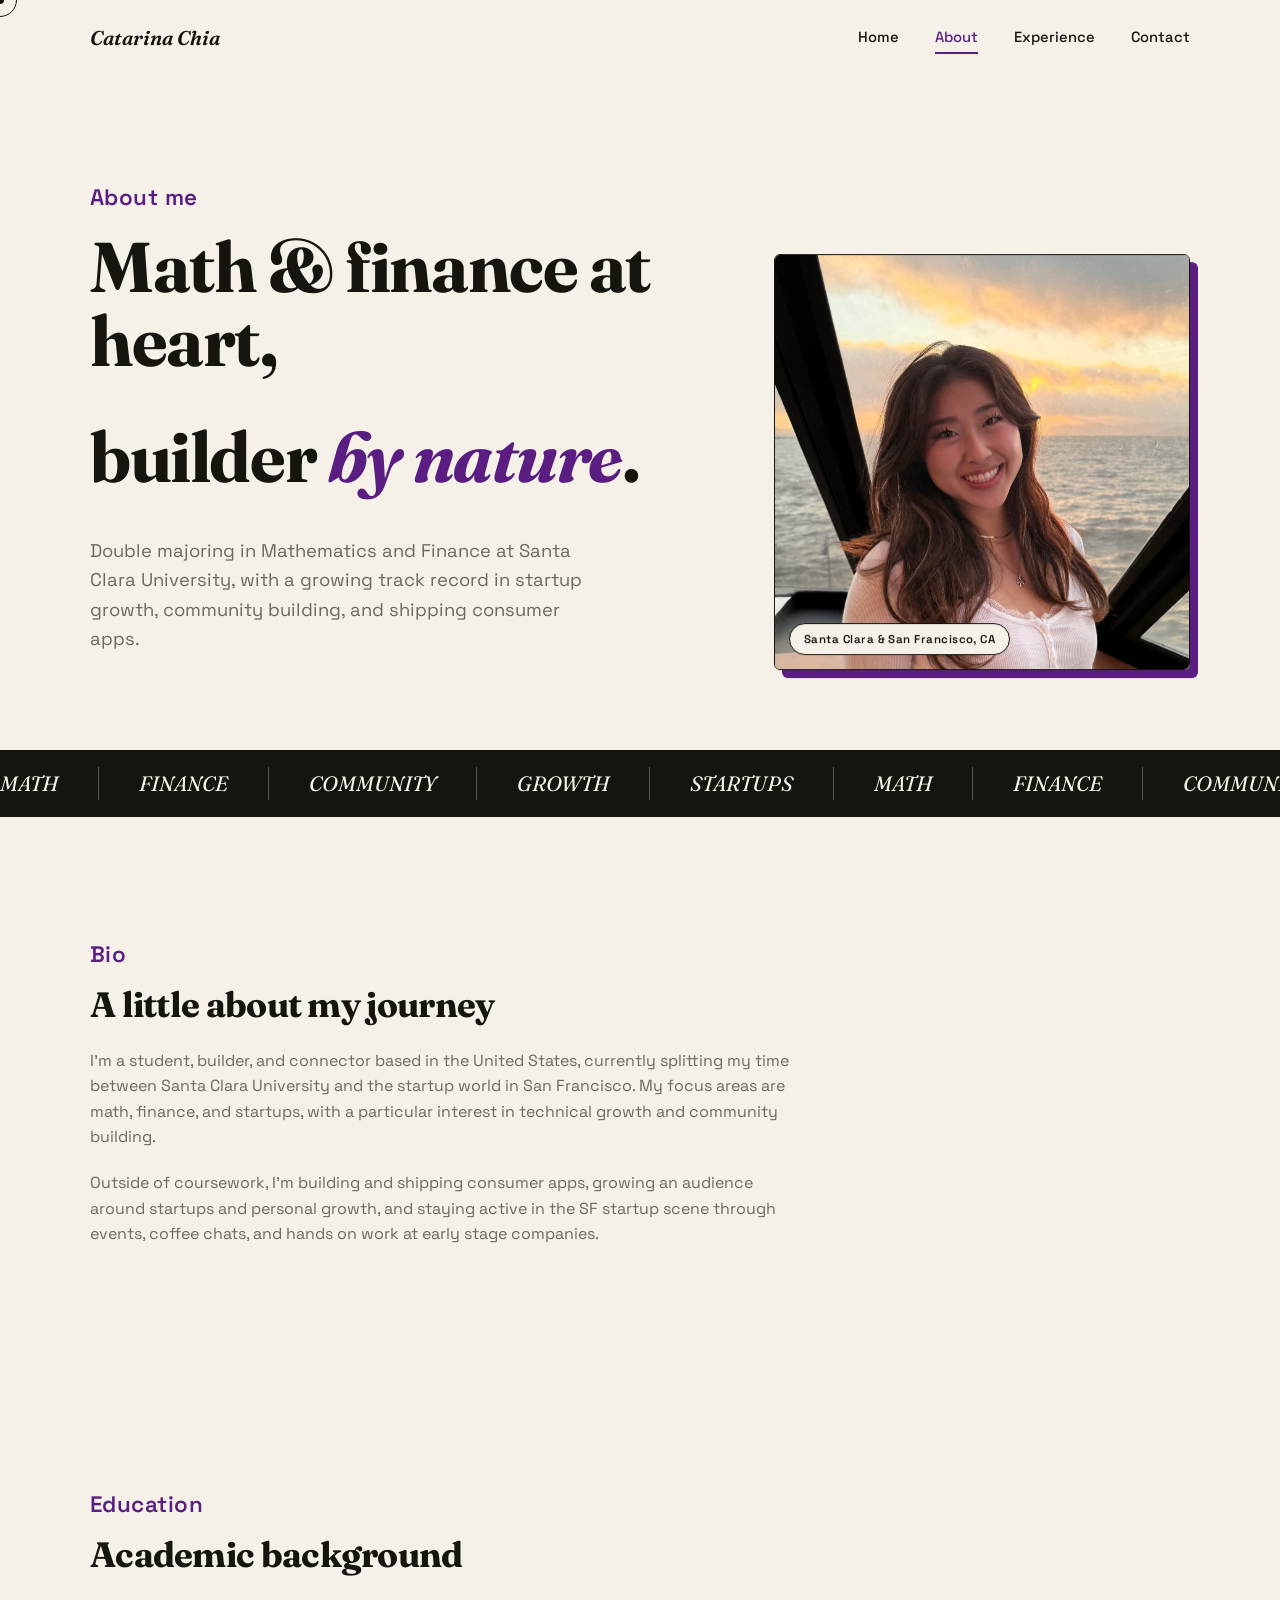
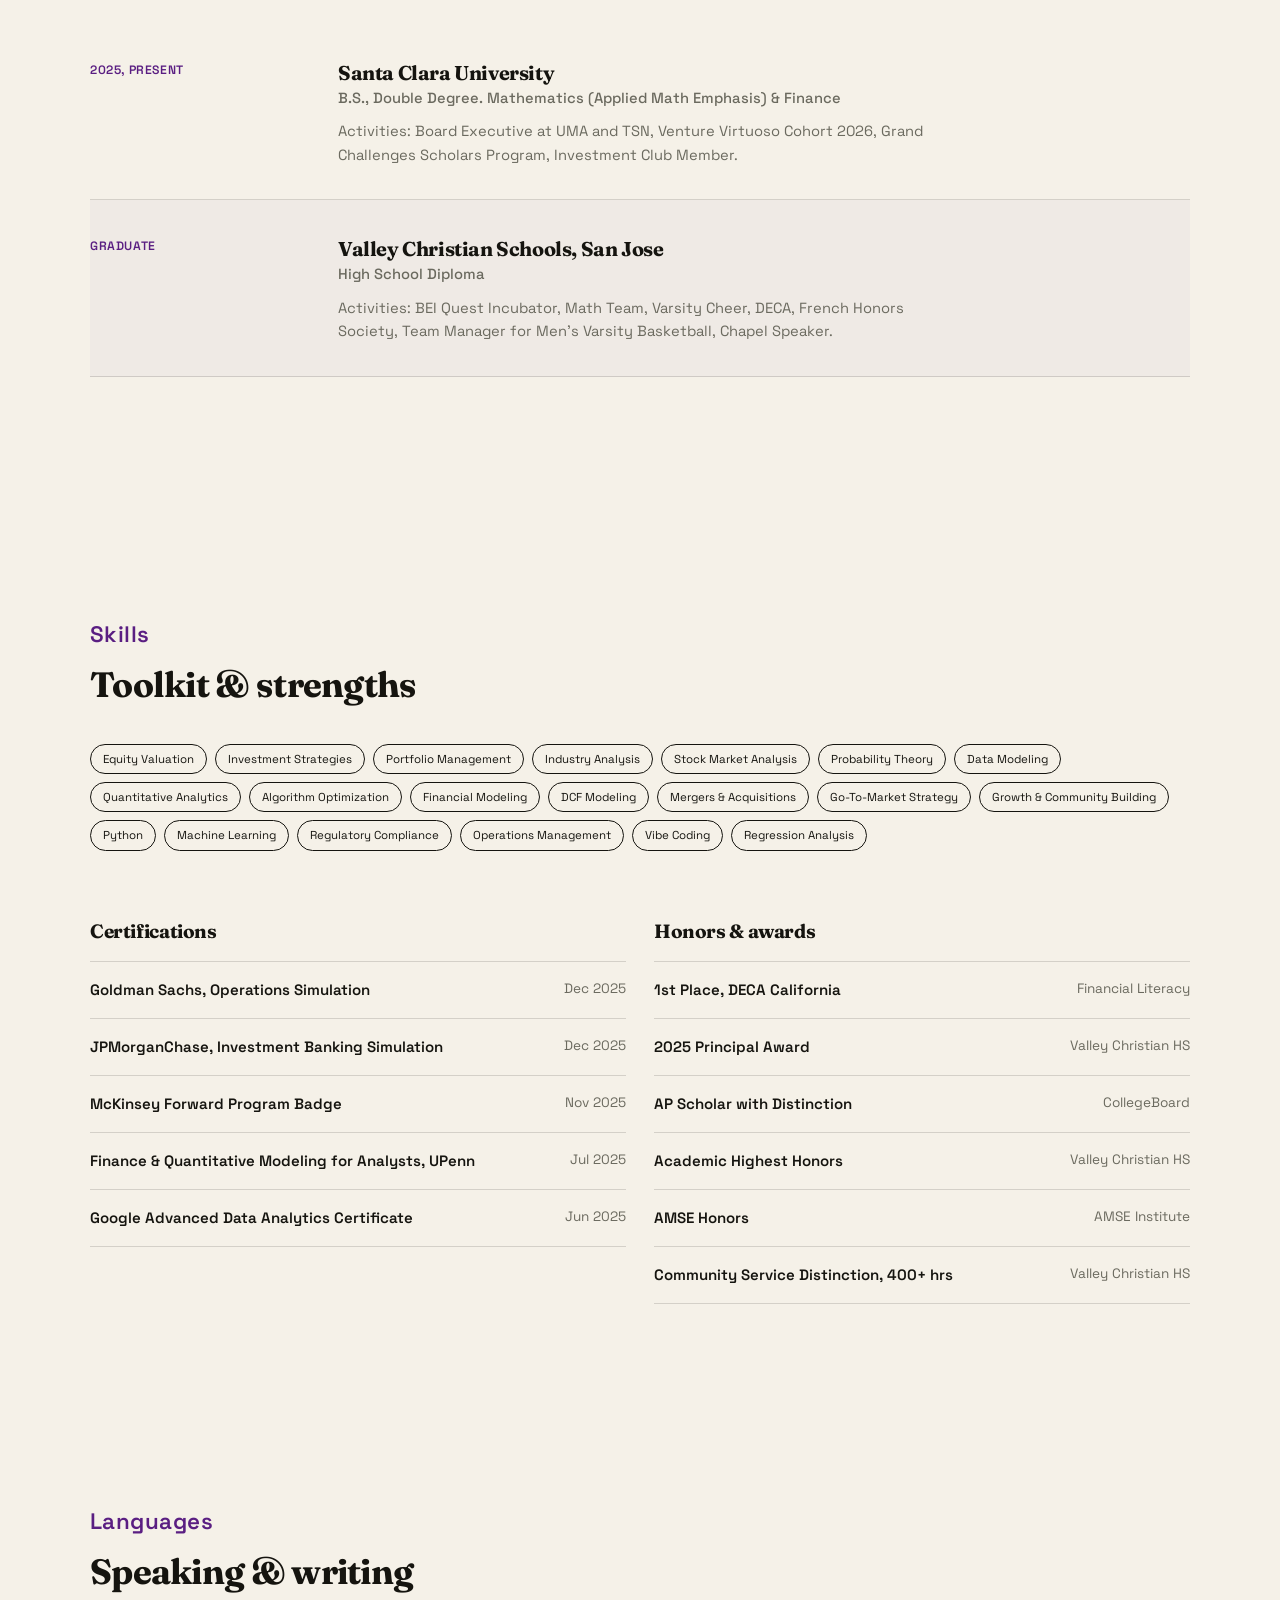
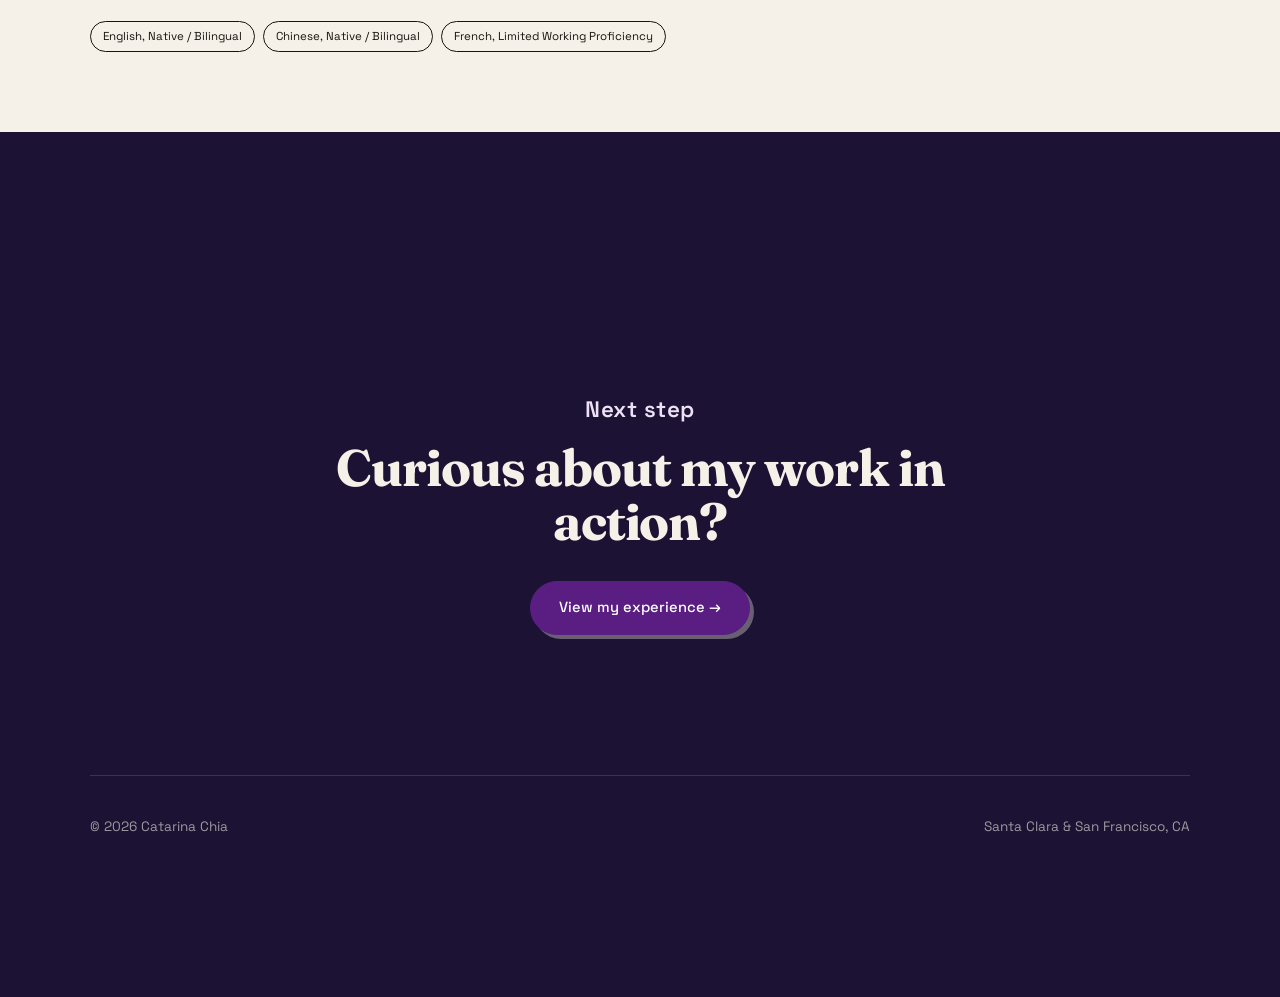
==== about.html @ 1fe5dc84 "Revert about page image src pending new photo upload" ====
<!DOCTYPE html>
<html lang="en">
<head>
<meta charset="UTF-8">
<meta name="viewport" content="width=device-width, initial-scale=1.0">
<title>About - Catarina Chia</title>
<link rel="preconnect" href="https://fonts.googleapis.com">
<link rel="preconnect" href="https://fonts.gstatic.com" crossorigin>
<link href="https://fonts.googleapis.com/css2?family=Fraunces:ital,opsz,wght@0,9..144,400;0,9..144,500;0,9..144,600;1,9..144,500&family=Space+Grotesk:wght@400;500;600;700&display=swap" rel="stylesheet">
<link rel="stylesheet" href="css/style.css">
</head>
<body>

<div class="cursor-dot"></div>
<div class="cursor-ring"></div>
<div class="progress-bar"></div>

<header class="site-header">
  <nav class="navbar">
    <a href="index.html" class="logo">Catarina Chia</a>
    <div class="nav-links">
      <a href="index.html">Home</a>
      <a href="about.html">About</a>
      <a href="experience.html">Experience</a>
      <a href="contact.html">Contact</a>
    </div>
    <button class="nav-toggle" aria-label="Toggle menu">
      <span></span><span></span><span></span>
    </button>
  </nav>
</header>

<main>

  <section class="hero" style="padding-bottom:60px;">
    <div class="container">
      <span class="section-num reveal">About me</span>
      <div class="hero-grid" style="align-items:center;">
        <div>
          <h1 class="reveal-mask"><span>Math &amp; finance at heart,</span></h1>
          <h1 class="reveal-mask"><span>builder <em>by nature</em>.</span></h1>
          <p class="lead reveal d-2">Double majoring in Mathematics and Finance at Santa Clara University, with a growing track record in startup growth, community building, and shipping consumer apps.</p>
        </div>
        <div class="reveal-scale d-2" data-parallax="0.3">
          <div class="photo-frame" style="aspect-ratio:1/1;">
            <img src="images/catarina-profile.jpg" alt="Portrait of Catarina Chia">
            <span class="photo-tag">Santa Clara &amp; San Francisco, CA</span>
          </div>
        </div>
      </div>
    </div>
  </section>

  <div class="marquee-strip">
    <div class="marquee-track">
      <span>MATH</span><span>FINANCE</span><span>COMMUNITY</span><span>GROWTH</span><span>STARTUPS</span>
      <span>MATH</span><span>FINANCE</span><span>COMMUNITY</span><span>GROWTH</span><span>STARTUPS</span>
    </div>
  </div>

  <section>
    <div class="container">
      <span class="section-num reveal">Bio</span>
      <h2 class="reveal" style="font-size:clamp(1.6rem,3vw,2.2rem); max-width:760px; margin-bottom:24px;">A little about my journey</h2>
      <p class="reveal d-1" style="max-width:720px; color:var(--ink-soft); margin-bottom:20px;">I'm a student, builder, and connector based in the United States, currently splitting my time between Santa Clara University and the startup world in San Francisco. My focus areas are math, finance, and startups, with a particular interest in technical growth and community building.</p>
      <p class="reveal d-2" style="max-width:720px; color:var(--ink-soft);">Outside of coursework, I'm building and shipping consumer apps, growing an audience around startups and personal growth, and staying active in the SF startup scene through events, coffee chats, and hands on work at early stage companies.</p>
    </div>
  </section>

  <section>
    <div class="container">
      <span class="section-num reveal">Education</span>
      <h2 class="reveal" style="font-size:clamp(1.6rem,3vw,2.2rem); max-width:760px; margin-bottom:50px;">Academic background</h2>
      <div class="timeline-item reveal">
        <div><span class="ti-date">2025, present</span></div>
        <div>
          <h3>Santa Clara University</h3>
          <div class="ti-org">B.S., Double Degree. Mathematics (Applied Math Emphasis) &amp; Finance</div>
          <p class="ti-desc">Activities: Board Executive at UMA and TSN, Venture Virtuoso Cohort 2026, Grand Challenges Scholars Program, Investment Club Member.</p>
        </div>
      </div>
      <div class="timeline-item reveal d-1">
        <div><span class="ti-date">Graduate</span></div>
        <div>
          <h3>Valley Christian Schools, San Jose</h3>
          <div class="ti-org">High School Diploma</div>
          <p class="ti-desc">Activities: BEI Quest Incubator, Math Team, Varsity Cheer, DECA, French Honors Society, Team Manager for Men's Varsity Basketball, Chapel Speaker.</p>
        </div>
      </div>
    </div>
  </section>

  <section>
    <div class="container">
      <span class="section-num reveal">Skills</span>
      <h2 class="reveal" style="font-size:clamp(1.6rem,3vw,2.2rem); max-width:760px; margin-bottom:40px;">Toolkit &amp; strengths</h2>
      <div class="tag-row reveal d-1" style="margin-bottom:70px;">
        <span class="tag">Equity Valuation</span>
        <span class="tag">Investment Strategies</span>
        <span class="tag">Portfolio Management</span>
        <span class="tag">Industry Analysis</span>
        <span class="tag">Stock Market Analysis</span>
        <span class="tag">Probability Theory</span>
        <span class="tag">Data Modeling</span>
        <span class="tag">Quantitative Analytics</span>
        <span class="tag">Algorithm Optimization</span>
        <span class="tag">Financial Modeling</span>
        <span class="tag">DCF Modeling</span>
        <span class="tag">Mergers &amp; Acquisitions</span>
        <span class="tag">Go-To-Market Strategy</span>
        <span class="tag">Growth &amp; Community Building</span>
        <span class="tag">Python</span>
        <span class="tag">Machine Learning</span>
        <span class="tag">Regulatory Compliance</span>
        <span class="tag">Operations Management</span>
        <span class="tag">Vibe Coding</span>
        <span class="tag">Regression Analysis</span>
      </div>

      <div class="grid-2">
        <div class="reveal-left">
          <h3 style="font-size:1.2rem; margin-bottom:20px;">Certifications</h3>
          <ul class="info-list">
            <li><span class="il-name">Goldman Sachs, Operations Simulation</span><span class="il-meta">Dec 2025</span></li>
            <li><span class="il-name">JPMorganChase, Investment Banking Simulation</span><span class="il-meta">Dec 2025</span></li>
            <li><span class="il-name">McKinsey Forward Program Badge</span><span class="il-meta">Nov 2025</span></li>
            <li><span class="il-name">Finance &amp; Quantitative Modeling for Analysts, UPenn</span><span class="il-meta">Jul 2025</span></li>
            <li><span class="il-name">Google Advanced Data Analytics Certificate</span><span class="il-meta">Jun 2025</span></li>
          </ul>
        </div>
        <div class="reveal-right">
          <h3 style="font-size:1.2rem; margin-bottom:20px;">Honors &amp; awards</h3>
          <ul class="info-list">
            <li><span class="il-name">1st Place, DECA California</span><span class="il-meta">Financial Literacy</span></li>
            <li><span class="il-name">2025 Principal Award</span><span class="il-meta">Valley Christian HS</span></li>
            <li><span class="il-name">AP Scholar with Distinction</span><span class="il-meta">CollegeBoard</span></li>
            <li><span class="il-name">Academic Highest Honors</span><span class="il-meta">Valley Christian HS</span></li>
            <li><span class="il-name">AMSE Honors</span><span class="il-meta">AMSE Institute</span></li>
            <li><span class="il-name">Community Service Distinction, 400+ hrs</span><span class="il-meta">Valley Christian HS</span></li>
          </ul>
        </div>
      </div>
    </div>
  </section>

  <section class="tight">
    <div class="container">
      <span class="section-num reveal">Languages</span>
      <h2 class="reveal" style="font-size:clamp(1.6rem,3vw,2.2rem); max-width:760px; margin-bottom:30px;">Speaking &amp; writing</h2>
      <div class="tag-row reveal d-1">
        <span class="tag">English, Native / Bilingual</span><span class="tag">Chinese, Native / Bilingual</span>
        <span class="tag">French, Limited Working Proficiency</span>
      </div>
    </div>
  </section>

  <section class="dark">
    <div class="container cta-band">
      <span class="section-num reveal">Next step</span>
      <h2 class="reveal d-1">Curious about my work in action?</h2>
      <div class="hero-actions reveal d-2">
        <a href="experience.html" class="btn on-dark primary magnetic">View my experience &rarr;</a>
      </div>
    </div>
    <div class="container">
      <footer class="on-dark">
        <span>&copy; 2026 Catarina Chia</span>
        <span>Santa Clara &amp; San Francisco, CA</span>
      </footer>
    </div>
  </section>

</main>

<script src="js/script.js"></script>
</body>
</html>
---- css/style.css ----
/* ===================================================
   Catarina Chia - Portfolio Styles v3
   Editorial / flat-color / scroll-interactive system
=================================================== */

:root {
  --bg: #F5F1E8;
  --bg-alt: #ECE6D8;
  --ink: #15140F;
  --ink-soft: #6B6A5F;
  --line: #15140F;
  --accent: #5A1E82;
  --accent-soft: #EDE1F5;
  --accent-ink: #FFFFFF;
  --navy: #1C1233;
  --cream: #F5F1E8;
  --radius: 6px;
  --maxw: 1180px;
  --ease: cubic-bezier(0.16, 1, 0.3, 1);
}

* { margin: 0; padding: 0; box-sizing: border-box; }

html { scroll-behavior: smooth; }

body {
  font-family: 'Space Grotesk', -apple-system, BlinkMacSystemFont, sans-serif;
  background: var(--bg);
  color: var(--ink);
  line-height: 1.6;
  -webkit-font-smoothing: antialiased;
  overflow-x: hidden;
  cursor: default;
}

h1, h2, h3, .display {
  font-family: 'Fraunces', Georgia, serif;
  font-optical-sizing: auto;
  letter-spacing: -0.02em;
  line-height: 1.05;
}

a { text-decoration: none; color: inherit; }
ul { list-style: none; }
img { max-width: 100%; display: block; }

.container {
  max-width: var(--maxw);
  margin: 0 auto;
  padding: 0 40px;
}

/* ---------------- CURSOR ---------------- */
.cursor-dot {
  position: fixed;
  top: 0; left: 0;
  width: 8px; height: 8px;
  background: var(--ink);
  border-radius: 50%;
  pointer-events: none;
  z-index: 9999;
  transform: translate(-50%, -50%);
  transition: width 0.2s var(--ease), height 0.2s var(--ease), background 0.2s ease;
}

.cursor-ring {
  position: fixed;
  top: 0; left: 0;
  width: 34px; height: 34px;
  border: 1.5px solid var(--ink);
  border-radius: 50%;
  pointer-events: none;
  z-index: 9998;
  transform: translate(-50%, -50%);
  transition: transform 0.15s linear, width 0.25s var(--ease), height 0.25s var(--ease), border-color 0.25s ease, background 0.25s ease;
}

.cursor-ring.hover {
  width: 60px; height: 60px;
  background: var(--accent);
  border-color: var(--accent);
  opacity: 0.15;
}

.cursor-dot.hover { background: var(--accent); }

@media (max-width: 900px) {
  .cursor-dot, .cursor-ring { display: none; }
}

/* ---------------- PROGRESS BAR ---------------- */
.progress-bar {
  position: fixed;
  top: 0; left: 0;
  height: 3px;
  width: 0%;
  background: var(--accent);
  z-index: 1100;
  transition: width 0.1s linear;
}

/* ---------------- NAV ---------------- */
header.site-header {
  position: fixed;
  top: 0; left: 0; right: 0;
  z-index: 1000;
  background: rgba(245,241,232,0.85);
  backdrop-filter: blur(10px);
  border-bottom: 1px solid transparent;
  transition: border-color 0.3s ease;
}

header.site-header.scrolled { border-bottom: 1px solid var(--line); }

nav.navbar {
  max-width: var(--maxw);
  margin: 0 auto;
  padding: 22px 40px;
  display: flex;
  align-items: center;
  justify-content: space-between;
}

.logo {
  font-family: 'Fraunces', serif;
  font-weight: 600;
  font-size: 1.25rem;
  font-style: italic;
}

.nav-links {
  display: flex;
  gap: 36px;
  align-items: center;
}

.nav-links a {
  font-size: 0.92rem;
  font-weight: 500;
  position: relative;
  padding: 4px 0;
}

.nav-links a::after {
  content: '';
  position: absolute;
  left: 0; bottom: 0;
  width: 0%; height: 2px;
  background: var(--accent);
  transition: width 0.3s var(--ease);
}

.nav-links a:hover::after, .nav-links a.active::after { width: 100%; }
.nav-links a.active { color: var(--accent); }

.nav-toggle {
  display: none;
  flex-direction: column;
  gap: 5px;
  cursor: pointer;
  background: none;
  border: none;
}

.nav-toggle span {
  width: 24px; height: 2px;
  background: var(--ink);
  transition: transform 0.3s ease, opacity 0.3s ease;
}

@media (max-width: 780px) {
  .nav-toggle { display: flex; }
  .nav-links {
    position: fixed;
    top: 68px; left: 0; right: 0;
    background: var(--bg);
    flex-direction: column;
    align-items: flex-start;
    gap: 0;
    max-height: 0;
    overflow: hidden;
    border-bottom: 1px solid transparent;
    transition: max-height 0.35s var(--ease), border-color 0.35s ease;
  }
  .nav-links.open {
    max-height: 300px;
    border-bottom: 1px solid var(--line);
  }
  .nav-links a {
    width: 100%;
    padding: 16px 40px;
    border-top: 1px solid var(--bg-alt);
  }
}

/* ---------------- BUTTONS ---------------- */
.btn {
  display: inline-flex;
  align-items: center;
  gap: 8px;
  padding: 14px 28px;
  border: 1.5px solid var(--ink);
  border-radius: 100px;
  font-weight: 500;
  font-size: 0.92rem;
  background: transparent;
  position: relative;
  overflow: hidden;
  transition: transform 0.3s var(--ease), color 0.3s ease, box-shadow 0.3s ease;
}

.btn.primary {
  background: var(--ink);
  color: var(--bg);
  box-shadow: 4px 4px 0 var(--accent);
}

.btn.primary:hover { transform: translate(-2px,-2px); box-shadow: 6px 6px 0 var(--accent); }

.btn.ghost:hover { background: var(--ink); color: var(--bg); }

.btn.on-dark {
  border-color: var(--bg);
  color: var(--bg);
}
.btn.on-dark.primary {
  background: var(--accent);
  border-color: var(--accent);
  color: #fff;
  box-shadow: 4px 4px 0 rgba(245,241,232,0.35);
}
.btn.on-dark.primary:hover { box-shadow: 6px 6px 0 rgba(245,241,232,0.35); }

.magnetic { will-change: transform; }

/* ---------------- SECTION LABELS ---------------- */
.section-num {
  font-family: 'Space Grotesk', sans-serif;
  font-size: 1.4rem;
  color: var(--accent);
  font-weight: 600;
  letter-spacing: 0.02em;
   display: inline-block;
  margin-bottom: 14px;
}

.eyebrow {
  text-transform: uppercase;
  font-size: 0.78rem;
  letter-spacing: 0.12em;
  color: var(--ink-soft);
  font-weight: 500;
}

section { position: relative; padding: 120px 0; }
section.tight { padding: 80px 0; }

/* ---------------- HERO ---------------- */
.hero {
  padding: 180px 0 100px;
  position: relative;
}

.hero-grid {
  display: grid;
  grid-template-columns: 1.5fr 1fr;
  gap: 60px;
  align-items: start;
}

.hero h1 {
  font-size: clamp(2.6rem, 5.5vw, 4.6rem);
  margin-bottom: 28px;
}

.hero h1 em {
  font-style: italic;
  color: var(--accent);
}

.hero p.lead {
  font-size: 1.15rem;
  color: var(--ink-soft);
  max-width: 520px;
  margin-bottom: 36px;
}

.hero-actions { display: flex; gap: 16px; flex-wrap: wrap; }

.hero-card {
  background: var(--bg-alt);
  border: 1.5px solid var(--ink);
  border-radius: var(--radius);
  padding: 28px;
  box-shadow: 8px 8px 0 var(--ink);
}

.hero-card .hc-row {
  display: flex;
  justify-content: space-between;
  padding: 14px 0;
  border-bottom: 1px solid rgba(21,20,15,0.15);
}
.hero-card .hc-row:last-child { border-bottom: none; }
.hero-card .hc-label { font-size: 0.72rem; text-transform: uppercase; letter-spacing: 0.08em; color: var(--ink-soft); }
.hero-card .hc-value { font-weight: 600; text-align: right; max-width: 60%; }

.hero-photo-wrap {
  margin-top: 24px;
  position: relative;
}

.photo-frame {
  position: relative;
  border: 1.5px solid var(--ink);
  border-radius: var(--radius);
  overflow: hidden;
  box-shadow: 8px 8px 0 var(--accent);
  aspect-ratio: 4/5;
}

.photo-frame img {
  width: 100%; height: 100%;
  object-fit: cover;
  object-position: center 20%;
  filter: grayscale(0.08) contrast(1.03);
  transform: scale(1.02);
  transition: transform 0.6s var(--ease);
}

.photo-frame:hover img { transform: scale(1.07); }

.photo-tag {
  position: absolute;
  bottom: 14px; left: 14px;
  background: var(--bg);
  border: 1.5px solid var(--ink);
  padding: 6px 14px;
  border-radius: 100px;
  font-size: 0.72rem;
  font-weight: 600;
  letter-spacing: 0.04em;
}

/* ---------------- MARQUEE ---------------- */
.marquee-strip {
  border-top: 1.5px solid var(--ink);
  border-bottom: 1.5px solid var(--ink);
  background: var(--ink);
  color: var(--bg);
  overflow: hidden;
  padding: 16px 0;
}

.marquee-track {
  display: flex;
  width: max-content;
  animation: marquee 26s linear infinite;
  gap: 40px;
}

.marquee-track span {
  font-family: 'Fraunces', serif;
  font-style: italic;
  font-size: 1.3rem;
  white-space: nowrap;
  padding-right: 40px;
  border-right: 1px solid rgba(245,241,232,0.3);
}

@keyframes marquee {
  from { transform: translateX(0); }
  to { transform: translateX(-50%); }
}

/* ---------------- STAT BOX (unified) ---------------- */
.stat-box {
  border: 1.5px solid var(--ink);
  border-radius: var(--radius);
  display: grid;
  grid-template-columns: repeat(5, 1fr);
  overflow: hidden;
  background: var(--bg-alt);
  box-shadow: 8px 8px 0 var(--ink);
}

.stat-cell {
  padding: 34px 20px;
  text-align: center;
  border-right: 1px solid rgba(21,20,15,0.15);
}
.stat-cell:last-child { border-right: none; }

.stat-cell .num {
  font-family: 'Fraunces', serif;
  font-size: clamp(1.8rem, 3vw, 2.6rem);
  color: var(--accent);
  margin-bottom: 6px;
}

.stat-cell .label {
  font-size: 0.76rem;
  text-transform: uppercase;
  letter-spacing: 0.05em;
  color: var(--ink-soft);
}

@media (max-width: 900px) {
  .stat-box { grid-template-columns: repeat(2, 1fr); }
  .stat-cell { border-right: 1px solid rgba(21,20,15,0.15); border-bottom: 1px solid rgba(21,20,15,0.15); }
  .stat-cell:nth-child(2n) { border-right: none; }
}

/* ---------------- CARDS / GRID ---------------- */
.grid-3 { display: grid; grid-template-columns: repeat(3, 1fr); gap: 28px; }
.grid-2 { display: grid; grid-template-columns: repeat(2, 1fr); gap: 28px; }

.card {
  border: 1.5px solid var(--ink);
  border-radius: var(--radius);
  padding: 32px;
  background: var(--bg);
  transition: transform 0.3s var(--ease), box-shadow 0.3s var(--ease);
  box-shadow: 0 0 0 var(--ink);
}

.card:hover {
  transform: translate(-4px, -4px);
  box-shadow: 6px 6px 0 var(--ink);
}

.card .num-tag {
  font-family: 'Fraunces', serif;
  font-size: 0.85rem;
  color: var(--accent);
  margin-bottom: 14px;
  display: block;
}

.card h3 { font-size: 1.3rem; margin-bottom: 12px; }
.card p { color: var(--ink-soft); font-size: 0.95rem; margin-bottom: 14px; }

.tag-row { display: flex; flex-wrap: wrap; gap: 8px; }
.tag {
  font-size: 0.72rem;
  padding: 5px 12px;
  border: 1px solid var(--ink);
  border-radius: 100px;
  color: var(--ink);
}

/* ---------------- FOCUS ROW (numbered list) ---------------- */
.focus-row {
  display: flex;
  align-items: baseline;
  gap: 24px;
  padding: 24px 0;
  border-bottom: 1px solid rgba(21,20,15,0.15);
}
.focus-row:first-child { border-top: 1px solid rgba(21,20,15,0.15); }
.focus-row .fr-index { font-family: 'Fraunces', serif; color: var(--accent); font-size: 1.1rem; width: 32px; flex-shrink: 0; }
.focus-row .fr-photo { width: 44px; height: 44px; border-radius: 50%; overflow: hidden; flex-shrink: 0; align-self: center; border: 1.5px solid var(--ink); }
.focus-row .fr-photo img { width: 100%; height: 100%; object-fit: cover; }
.focus-row h3 { font-size: 1.15rem; margin-bottom: 4px; }
.focus-row p { color: var(--ink-soft); font-size: 0.92rem; max-width: 640px; }

/* ---------------- TIMELINE ---------------- */
.timeline-item {
  display: grid;
  grid-template-columns: 220px 1fr;
  gap: 28px;
  padding: 32px 0;
  border-bottom: 1px solid rgba(21,20,15,0.15);
}
.timeline-item:first-child { border-top: 1px solid rgba(21,20,15,0.15); }

.timeline-item .ti-date {
  font-size: 0.76rem;
  text-transform: uppercase;
  letter-spacing: 0.05em;
  color: var(--accent);
  font-weight: 600;
}

.timeline-item h3 { font-size: 1.25rem; margin: 6px 0 4px; }
.timeline-item .ti-org { font-size: 0.92rem; color: var(--ink-soft); margin-bottom: 10px; font-weight: 500; }
.timeline-item p.ti-desc { color: var(--ink-soft); font-size: 0.92rem; max-width: 620px; }
.timeline-item { transition: background 0.3s ease; }
.timeline-item:nth-child(even) { background: rgba(90,30,130,0.035); }
.timeline-item:hover { background: var(--bg-alt); }

@media (max-width: 700px) {
  .timeline-item { grid-template-columns: 1fr; gap: 8px; }
}

/* ---------------- CREATOR / POSTS ---------------- */
.creator-grid { display: grid; grid-template-columns: repeat(3, 1fr); gap: 24px; }
.creator-card {
  border: 1.5px solid var(--ink);
  border-radius: var(--radius);
  padding: 26px;
  background: var(--bg-alt);
  display: flex;
  flex-direction: column;
  height: 100%;
  transition: transform 0.3s var(--ease), box-shadow 0.3s var(--ease);
}
.creator-card:hover { transform: translate(-4px,-4px); box-shadow: 6px 6px 0 var(--ink); }
.creator-card .cc-topic {
  font-size: 0.72rem;
  text-transform: uppercase;
  letter-spacing: 0.06em;
  color: var(--accent);
  font-weight: 600;
  margin-bottom: 12px;
}
.creator-card h3 { font-size: 1.05rem; margin-bottom: 10px; }
.creator-card p { color: var(--ink-soft); font-size: 0.9rem; margin-bottom: 18px; flex-grow: 1; }
.creator-card .cc-link { font-size: 0.85rem; font-weight: 600; border-top: 1px solid rgba(21,20,15,0.15); padding-top: 14px; }
.creator-card .cc-photo { margin: -26px -26px 18px; border-radius: 6px 6px 0 0; overflow: hidden; aspect-ratio: 16/10; }
.creator-card .cc-photo img { width: 100%; height: 100%; object-fit: cover; transition: transform 0.4s var(--ease); }
.creator-card:hover .cc-photo img { transform: scale(1.05); }

/* ---------------- LIST STYLES (certs / honors) ---------------- */
.info-list li {
  display: flex;
  justify-content: space-between;
  gap: 20px;
  padding: 16px 0;
  border-bottom: 1px solid rgba(21,20,15,0.15);
  font-size: 0.94rem;
}
.info-list li:first-child { border-top: 1px solid rgba(21,20,15,0.15); }
.info-list .il-name { font-weight: 600; }
.info-list .il-meta { color: var(--ink-soft); text-align: right; font-size: 0.85rem; flex-shrink: 0; }

/* ---------------- DARK CTA BAND ---------------- */
.dark {
  background: var(--navy);
  color: var(--bg);
}
.dark .section-num { color: var(--accent-soft); }
.dark .eyebrow { color: rgba(245,241,232,0.6); }

.cta-band { text-align: center; padding: 140px 0; }
.cta-band h2 { font-size: clamp(2rem, 4.5vw, 3.2rem); margin-bottom: 32px; max-width: 780px; margin-left: auto; margin-right: auto; }
.cta-band .hero-actions { justify-content: center; }

/* ---------------- FOOTER ---------------- */
footer {
  padding: 40px 0;
  border-top: 1px solid var(--line);
  display: flex;
  justify-content: space-between;
  align-items: center;
  font-size: 0.85rem;
  color: var(--ink-soft);
}
footer.on-dark { border-top: 1px solid rgba(245,241,232,0.15); color: rgba(245,241,232,0.6); }

/* ---------------- SCROLL REVEAL SYSTEM ---------------- */
.reveal, .reveal-left, .reveal-right, .reveal-scale, .reveal-rotate {
  opacity: 0;
  transition: opacity 0.8s var(--ease), transform 0.8s var(--ease);
}
.reveal { transform: translateY(36px); }
.reveal-left { transform: translateX(-40px); }
.reveal-right { transform: translateX(40px); }
.reveal-scale { transform: scale(0.92); }
.reveal-rotate { transform: rotate(-4deg) translateY(20px); }

.reveal.in-view, .reveal-left.in-view, .reveal-right.in-view, .reveal-scale.in-view, .reveal-rotate.in-view {
  opacity: 1;
  transform: none;
}

.d-1 { transition-delay: 0.05s; }
.d-2 { transition-delay: 0.15s; }
.d-3 { transition-delay: 0.25s; }
.d-4 { transition-delay: 0.35s; }
.d-5 { transition-delay: 0.45s; }

.reveal-mask { overflow: hidden; display: block; padding-bottom: 0.2em; margin-bottom: -0.2em; }
.reveal-mask span {
  display: inline-block;
  transform: translateY(110%);
  transition: transform 0.9s var(--ease);
}
.reveal-mask.in-view span { transform: translateY(0); }

[data-parallax] { will-change: transform; }

/* ---------------- COUNTER ---------------- */
.counter { font-variant-numeric: tabular-nums; }

/* ---------------- RESPONSIVE ---------------- */
@media (max-width: 900px) {
  .hero-grid { grid-template-columns: 1fr; }
  .grid-3, .grid-2, .creator-grid { grid-template-columns: 1fr; }
  section { padding: 80px 0; }
  .hero { padding: 140px 0 60px; }
  .container { padding: 0 24px; }
  .cta-band { padding: 90px 0; }
}
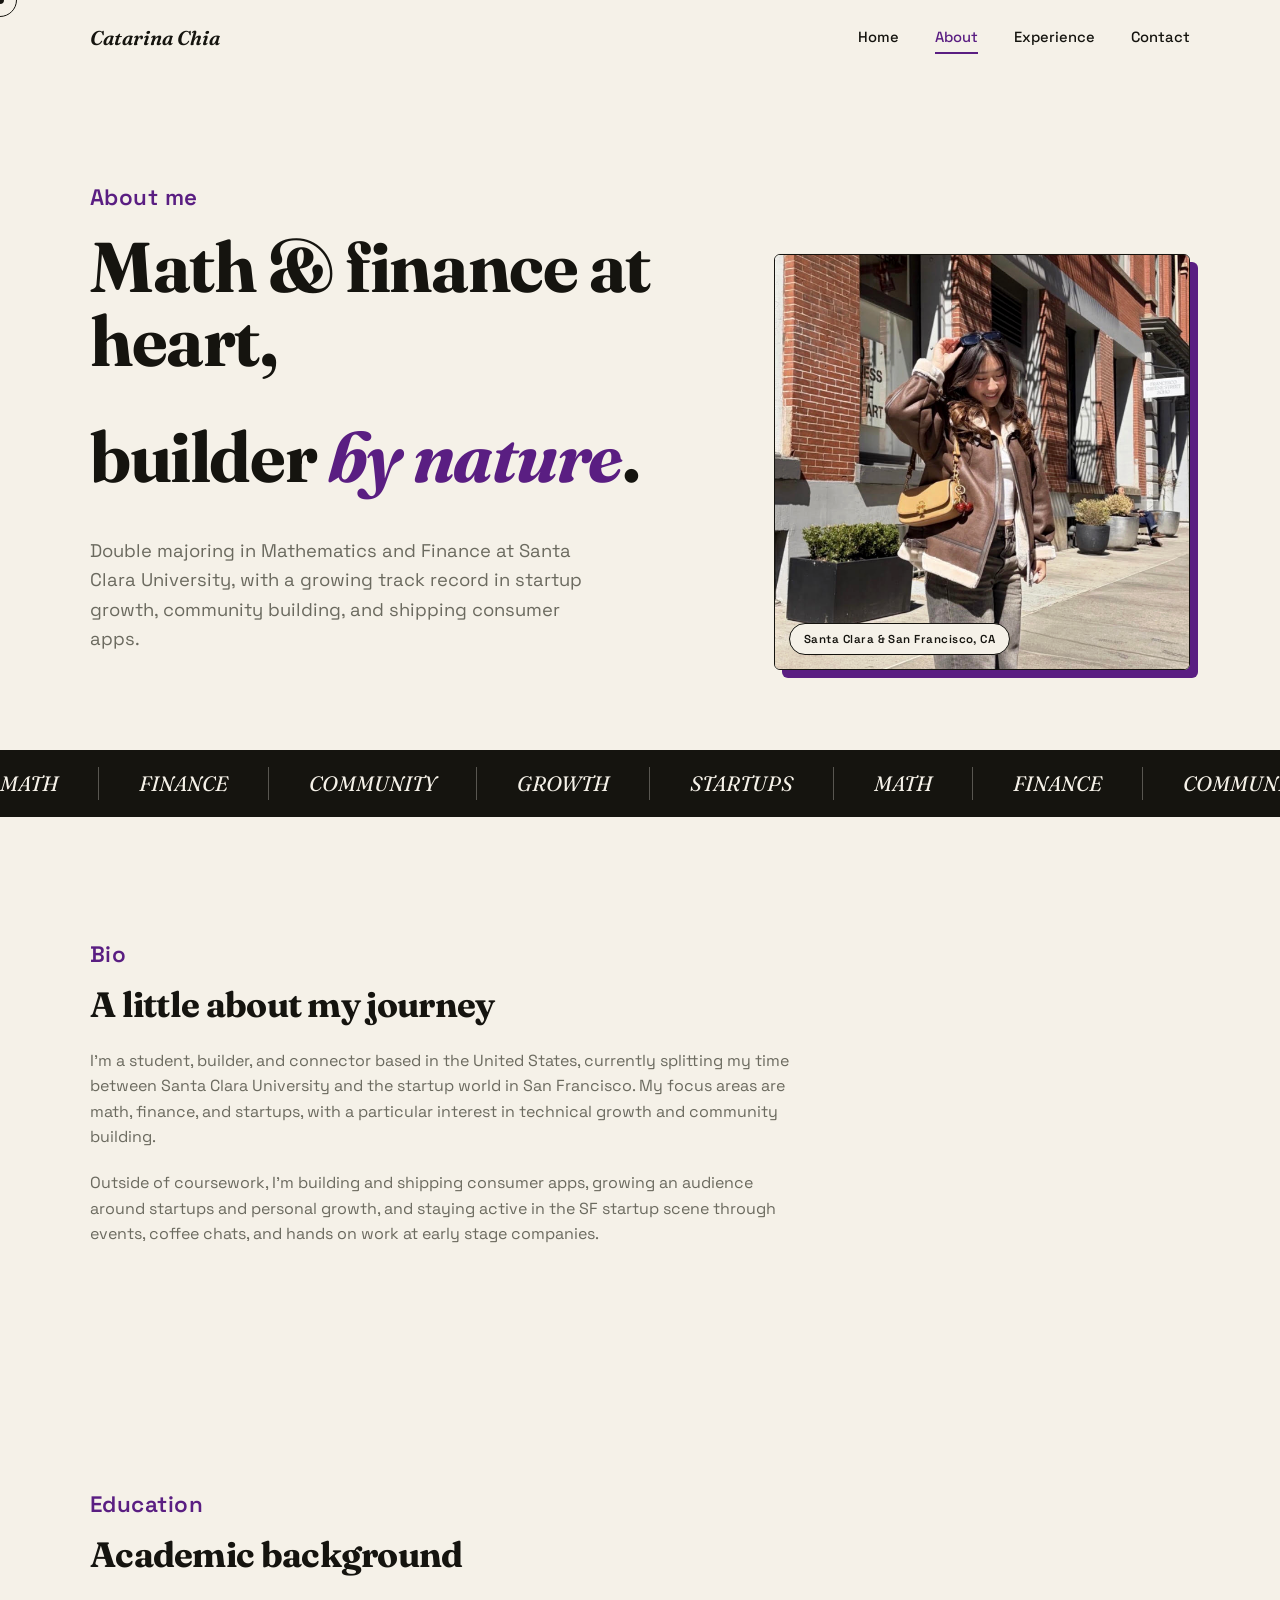
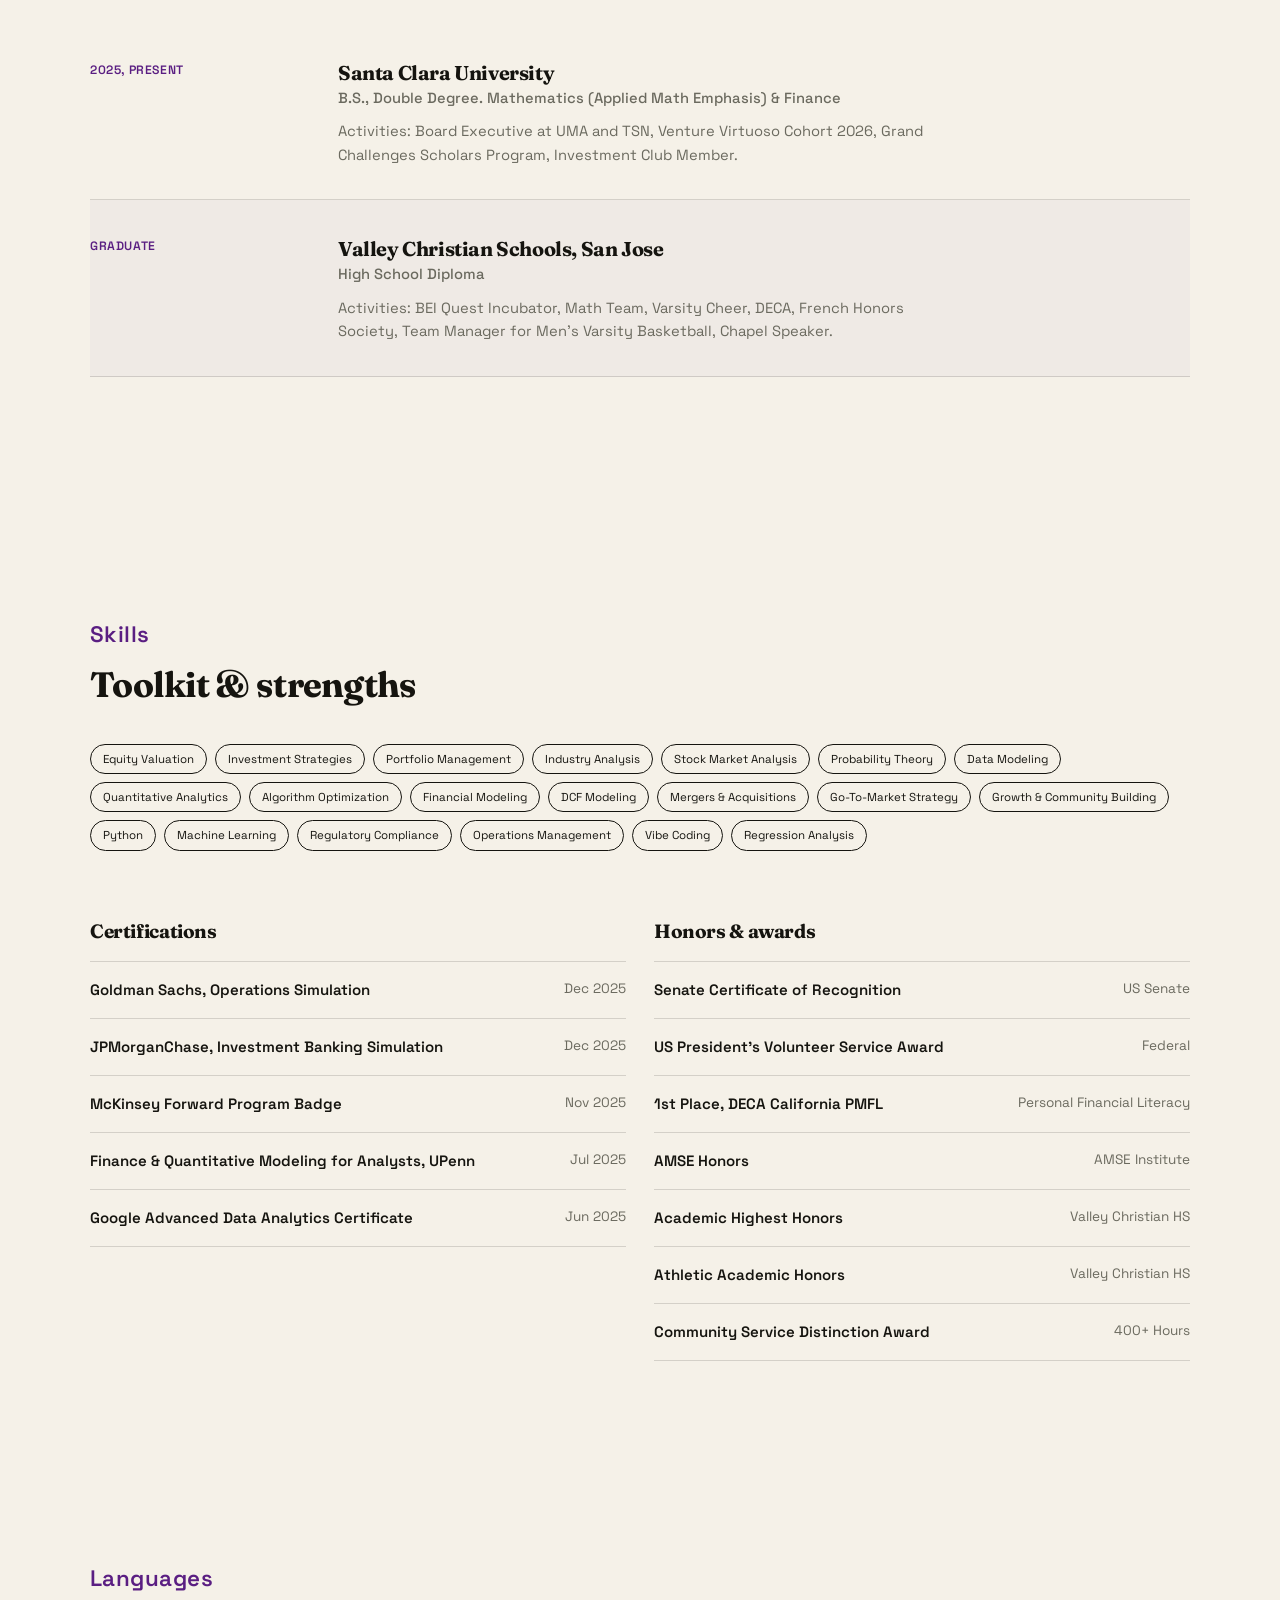
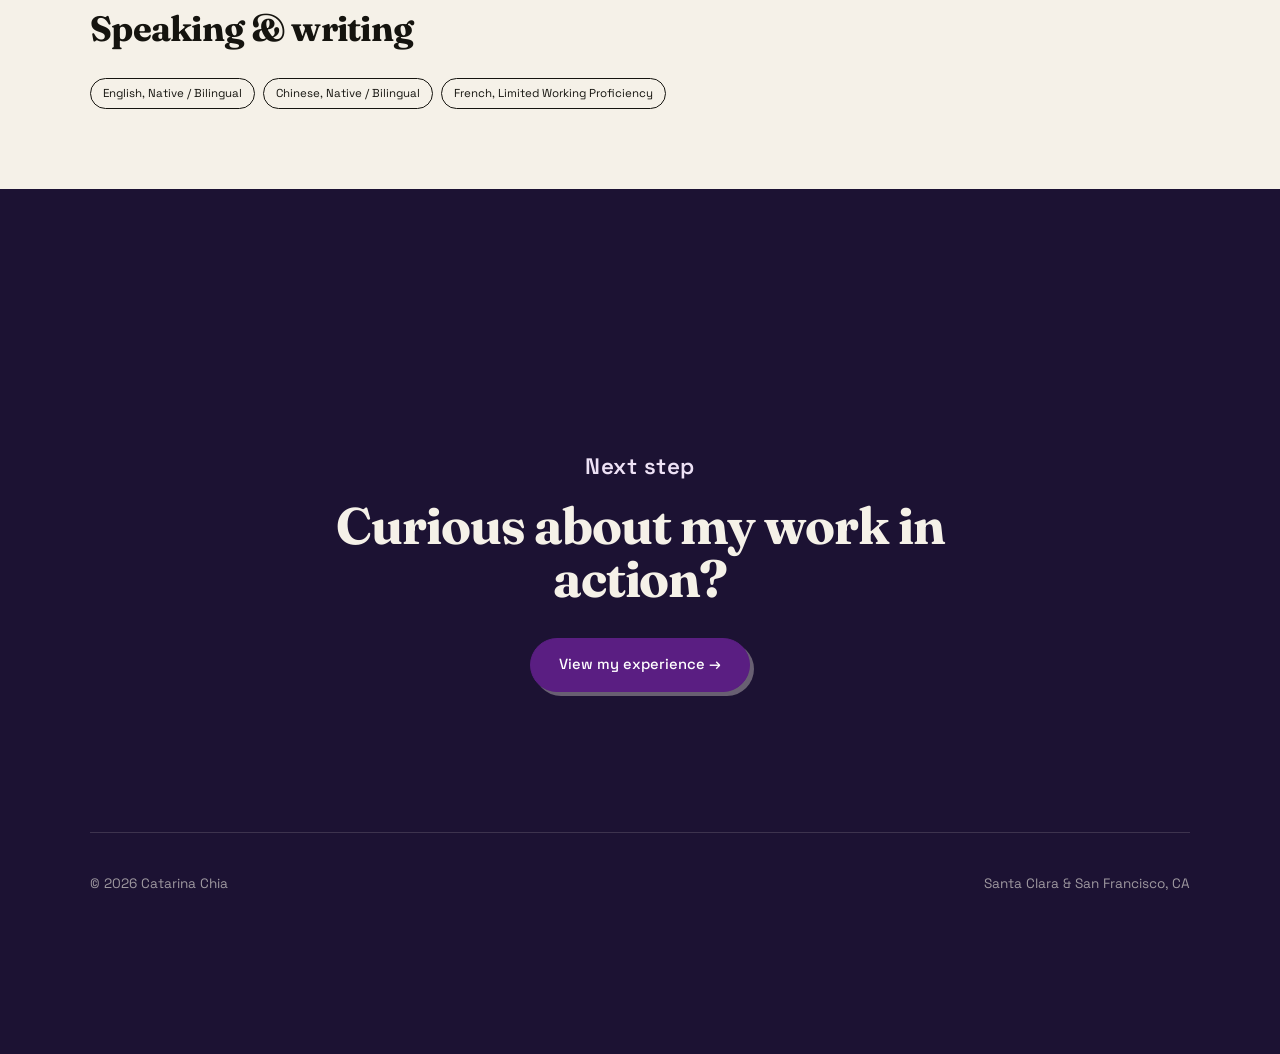
==== commit 465fa9ec: "Update profile image and add new honors" ====
--- a/about.html
+++ b/about.html
@@ -43,7 +43,7 @@
         </div>
         <div class="reveal-scale d-2" data-parallax="0.3">
           <div class="photo-frame" style="aspect-ratio:1/1;">
-            <img src="images/catarina-profile.jpg" alt="Portrait of Catarina Chia">
+            <img src="images/catarina-about.jpg" alt="Portrait of Catarina Chia">
             <span class="photo-tag">Santa Clara &amp; San Francisco, CA</span>
           </div>
         </div>
@@ -131,12 +131,13 @@
         <div class="reveal-right">
           <h3 style="font-size:1.2rem; margin-bottom:20px;">Honors &amp; awards</h3>
           <ul class="info-list">
-            <li><span class="il-name">1st Place, DECA California</span><span class="il-meta">Financial Literacy</span></li>
-            <li><span class="il-name">2025 Principal Award</span><span class="il-meta">Valley Christian HS</span></li>
-            <li><span class="il-name">AP Scholar with Distinction</span><span class="il-meta">CollegeBoard</span></li>
+            <li><span class="il-name">Senate Certificate of Recognition</span><span class="il-meta">US Senate</span></li>
+            <li><span class="il-name">US President's Volunteer Service Award</span><span class="il-meta">Federal</span></li>
+            <li><span class="il-name">1st Place, DECA California PMFL</span><span class="il-meta">Personal Financial Literacy</span></li>
+            <li><span class="il-name">AMSE Honors</span><span class="il-meta">AMSE Institute</span></li>
             <li><span class="il-name">Academic Highest Honors</span><span class="il-meta">Valley Christian HS</span></li>
-            <li><span class="il-name">AMSE Honors</span><span class="il-meta">AMSE Institute</span></li>
-            <li><span class="il-name">Community Service Distinction, 400+ hrs</span><span class="il-meta">Valley Christian HS</span></li>
+            <li><span class="il-name">Athletic Academic Honors</span><span class="il-meta">Valley Christian HS</span></li>
+            <li><span class="il-name">Community Service Distinction Award</span><span class="il-meta">400+ Hours</span></li>
           </ul>
         </div>
       </div>
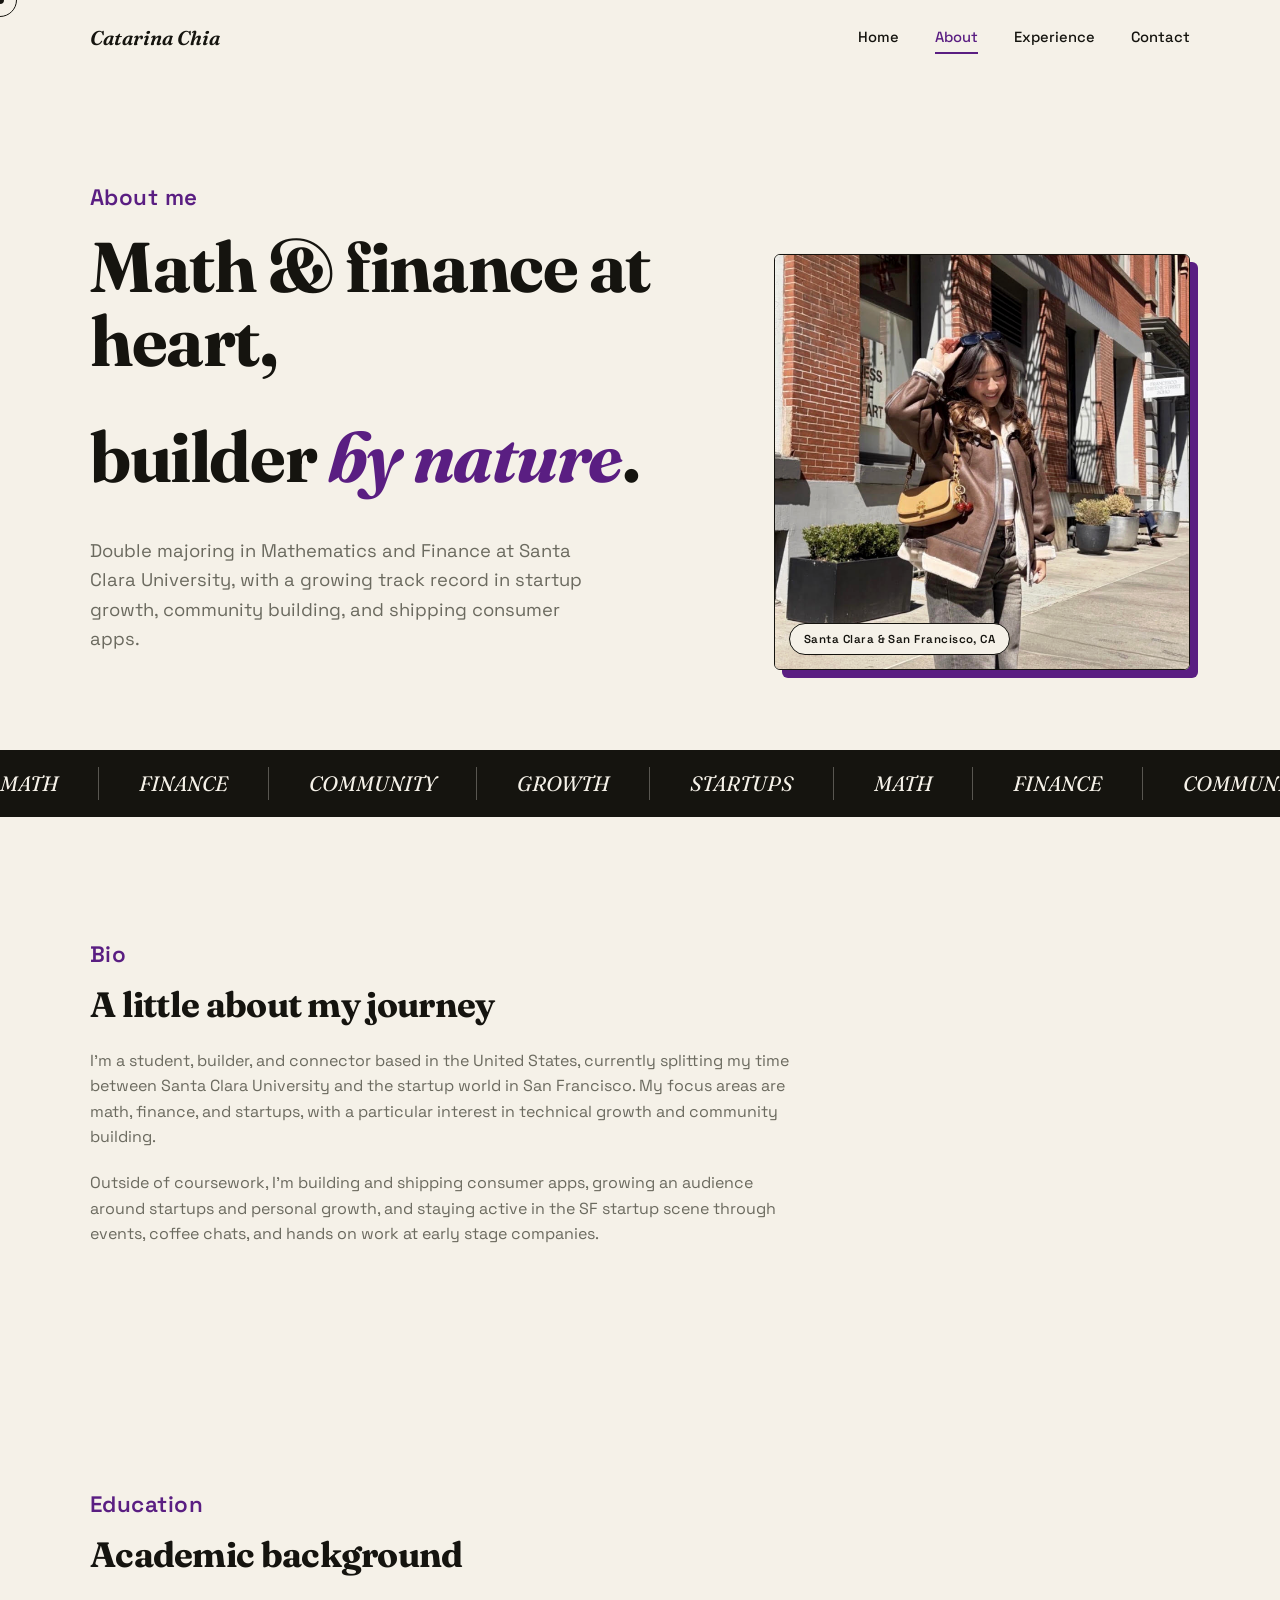
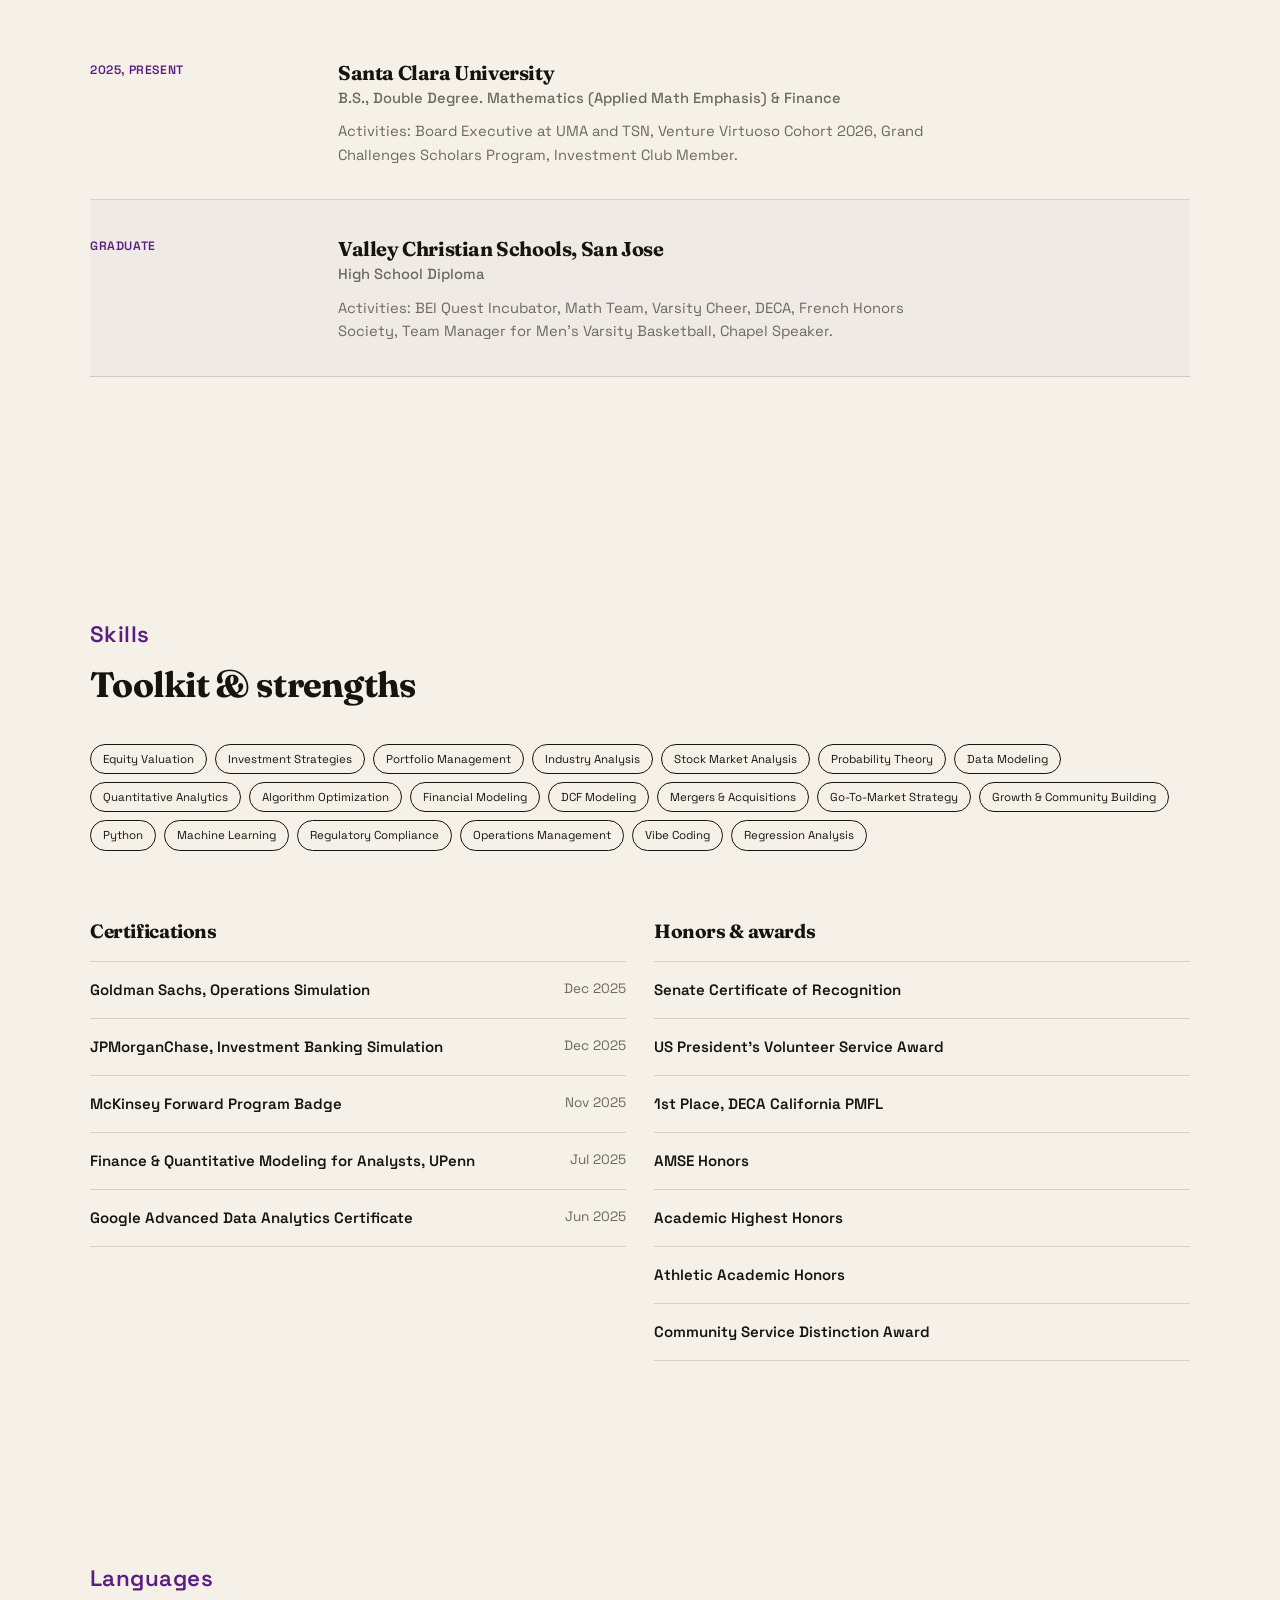
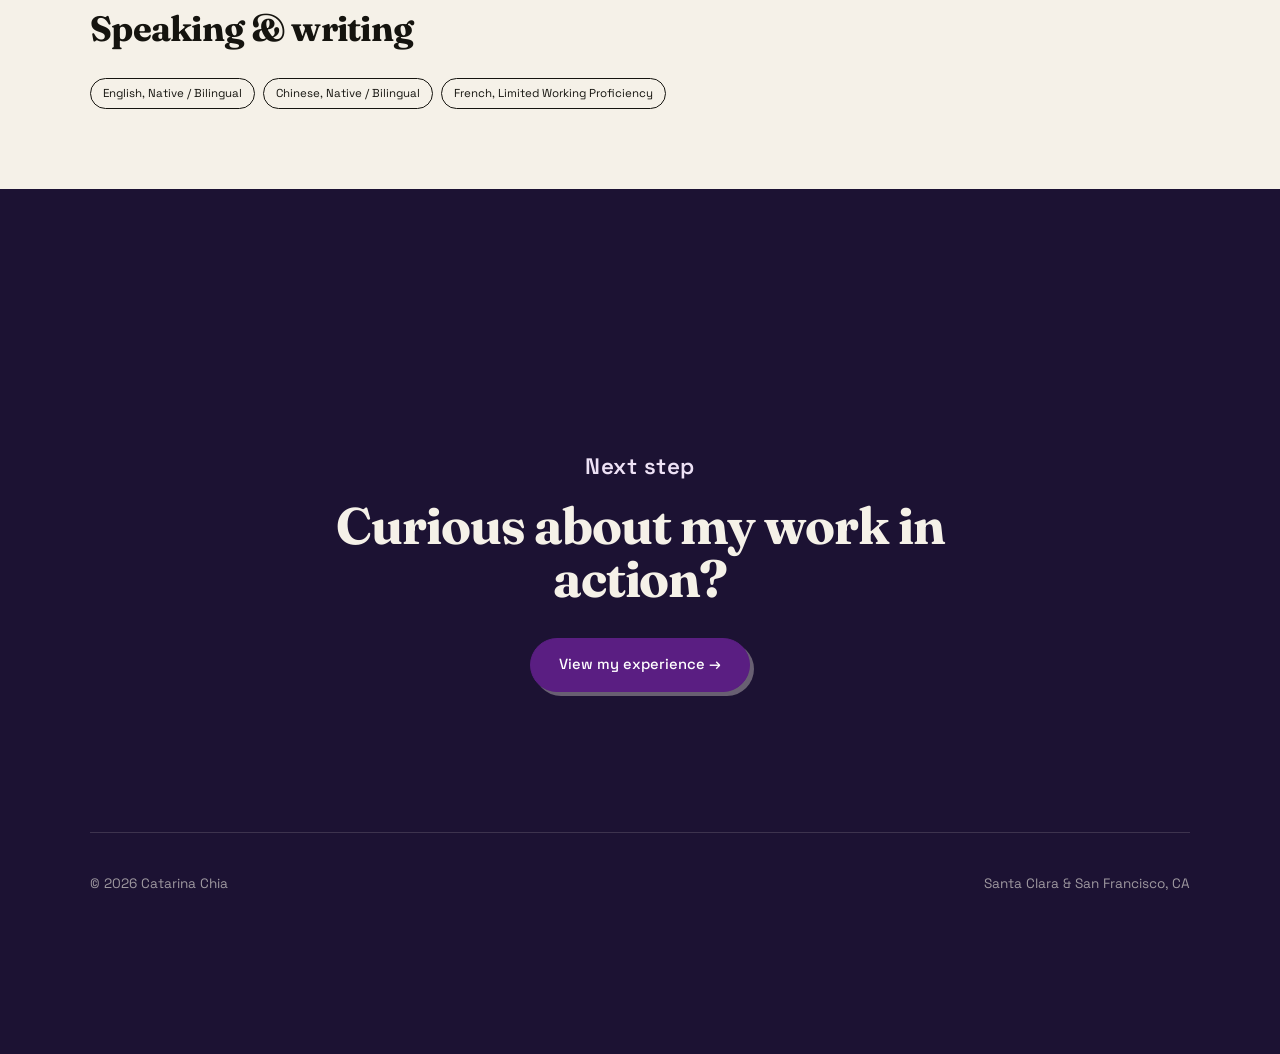
==== commit aba4d104: "Remove issuer meta from honors and awards" ====
--- a/about.html
+++ b/about.html
@@ -131,13 +131,13 @@
         <div class="reveal-right">
           <h3 style="font-size:1.2rem; margin-bottom:20px;">Honors &amp; awards</h3>
           <ul class="info-list">
-            <li><span class="il-name">Senate Certificate of Recognition</span><span class="il-meta">US Senate</span></li>
-            <li><span class="il-name">US President's Volunteer Service Award</span><span class="il-meta">Federal</span></li>
-            <li><span class="il-name">1st Place, DECA California PMFL</span><span class="il-meta">Personal Financial Literacy</span></li>
-            <li><span class="il-name">AMSE Honors</span><span class="il-meta">AMSE Institute</span></li>
-            <li><span class="il-name">Academic Highest Honors</span><span class="il-meta">Valley Christian HS</span></li>
-            <li><span class="il-name">Athletic Academic Honors</span><span class="il-meta">Valley Christian HS</span></li>
-            <li><span class="il-name">Community Service Distinction Award</span><span class="il-meta">400+ Hours</span></li>
+            <li><span class="il-name">Senate Certificate of Recognition</span></li>
+            <li><span class="il-name">US President's Volunteer Service Award</span></li>
+            <li><span class="il-name">1st Place, DECA California PMFL</span></li>
+            <li><span class="il-name">AMSE Honors</span></li>
+            <li><span class="il-name">Academic Highest Honors</span></li>
+            <li><span class="il-name">Athletic Academic Honors</span></li>
+            <li><span class="il-name">Community Service Distinction Award</span></li>
           </ul>
         </div>
       </div>
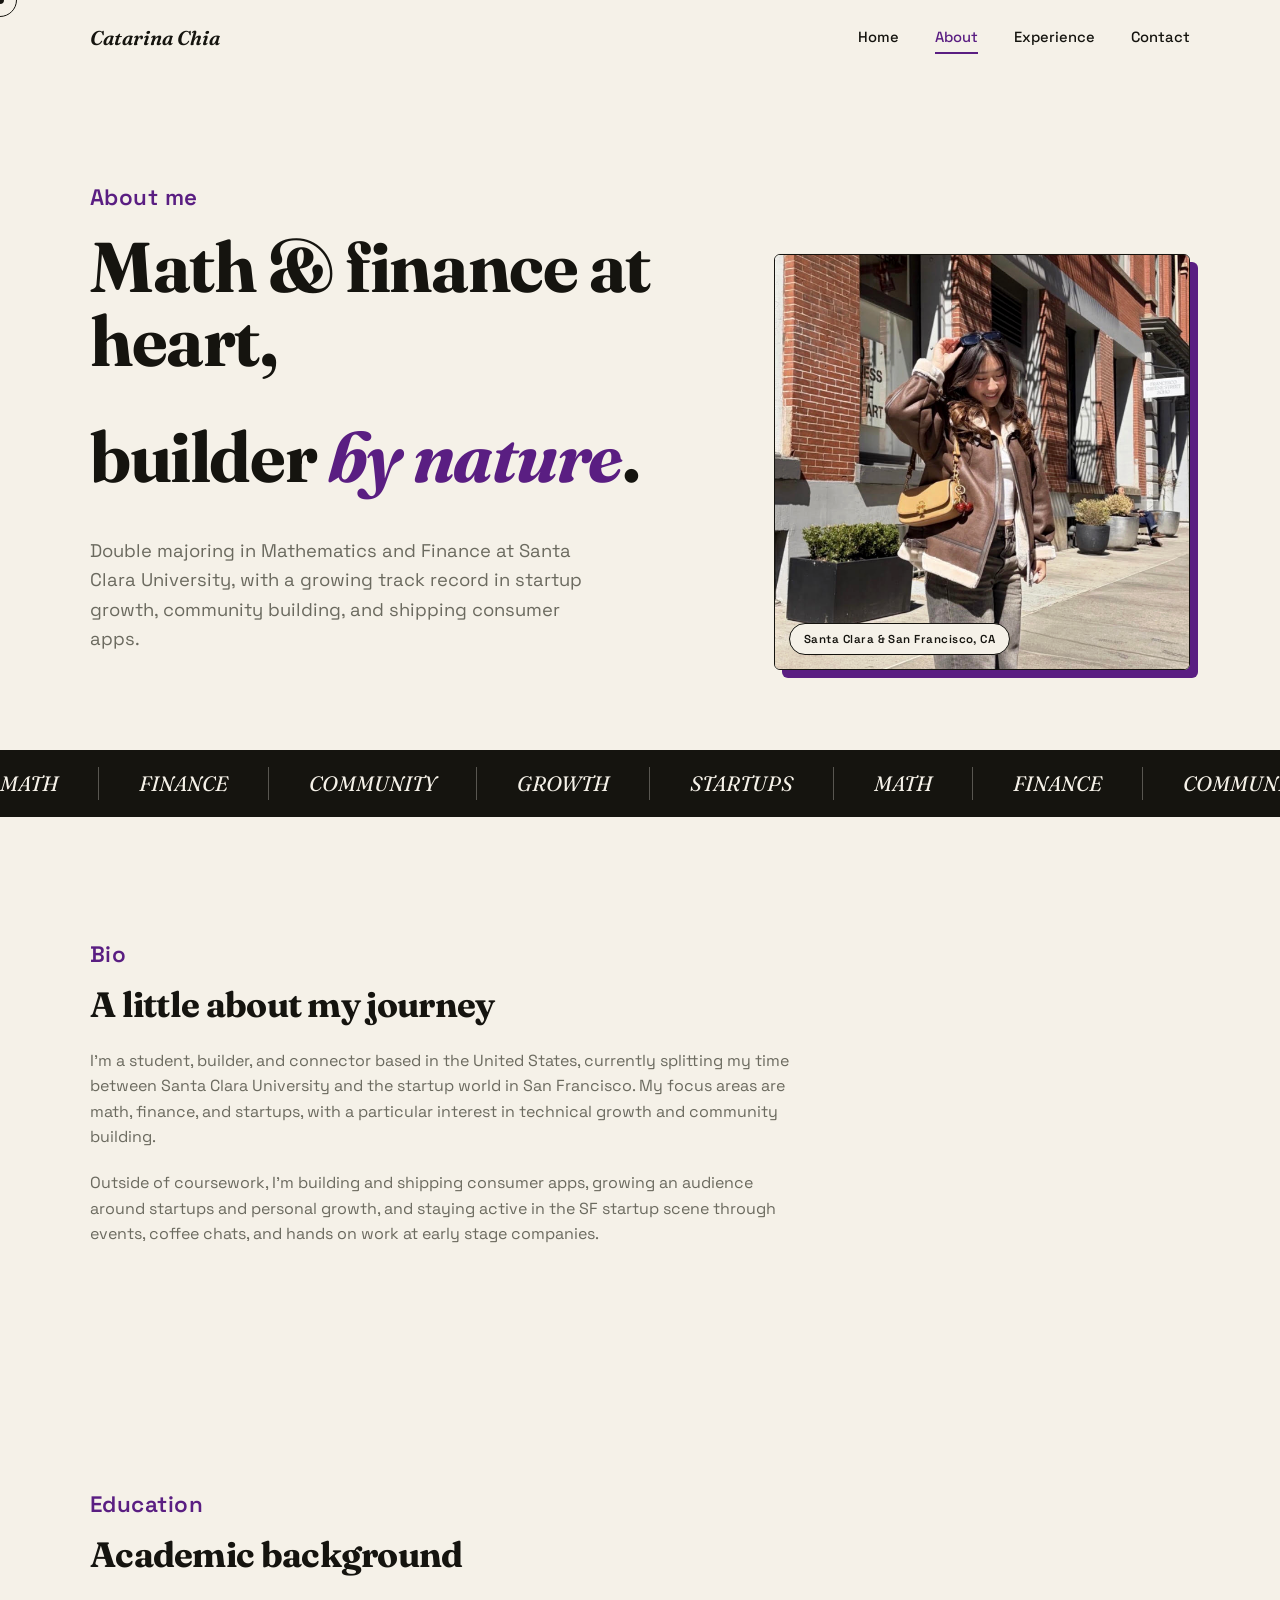
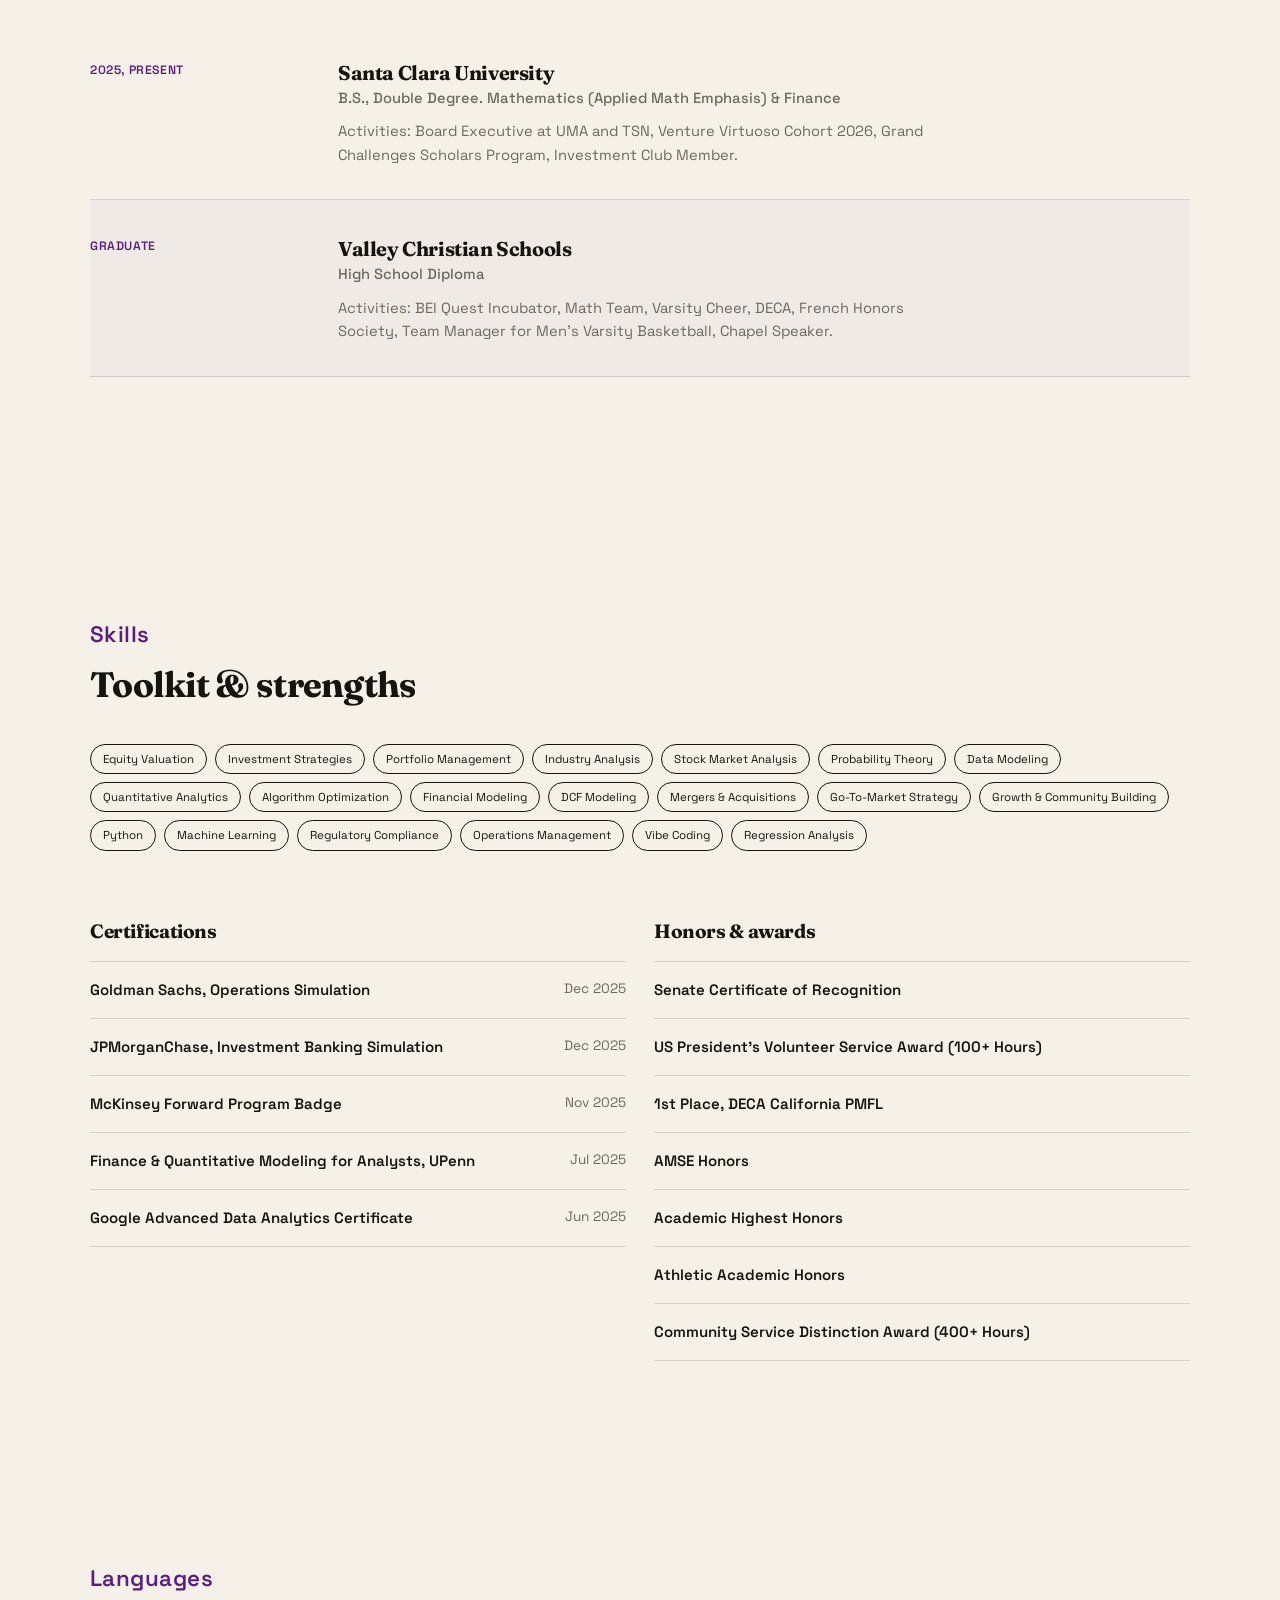
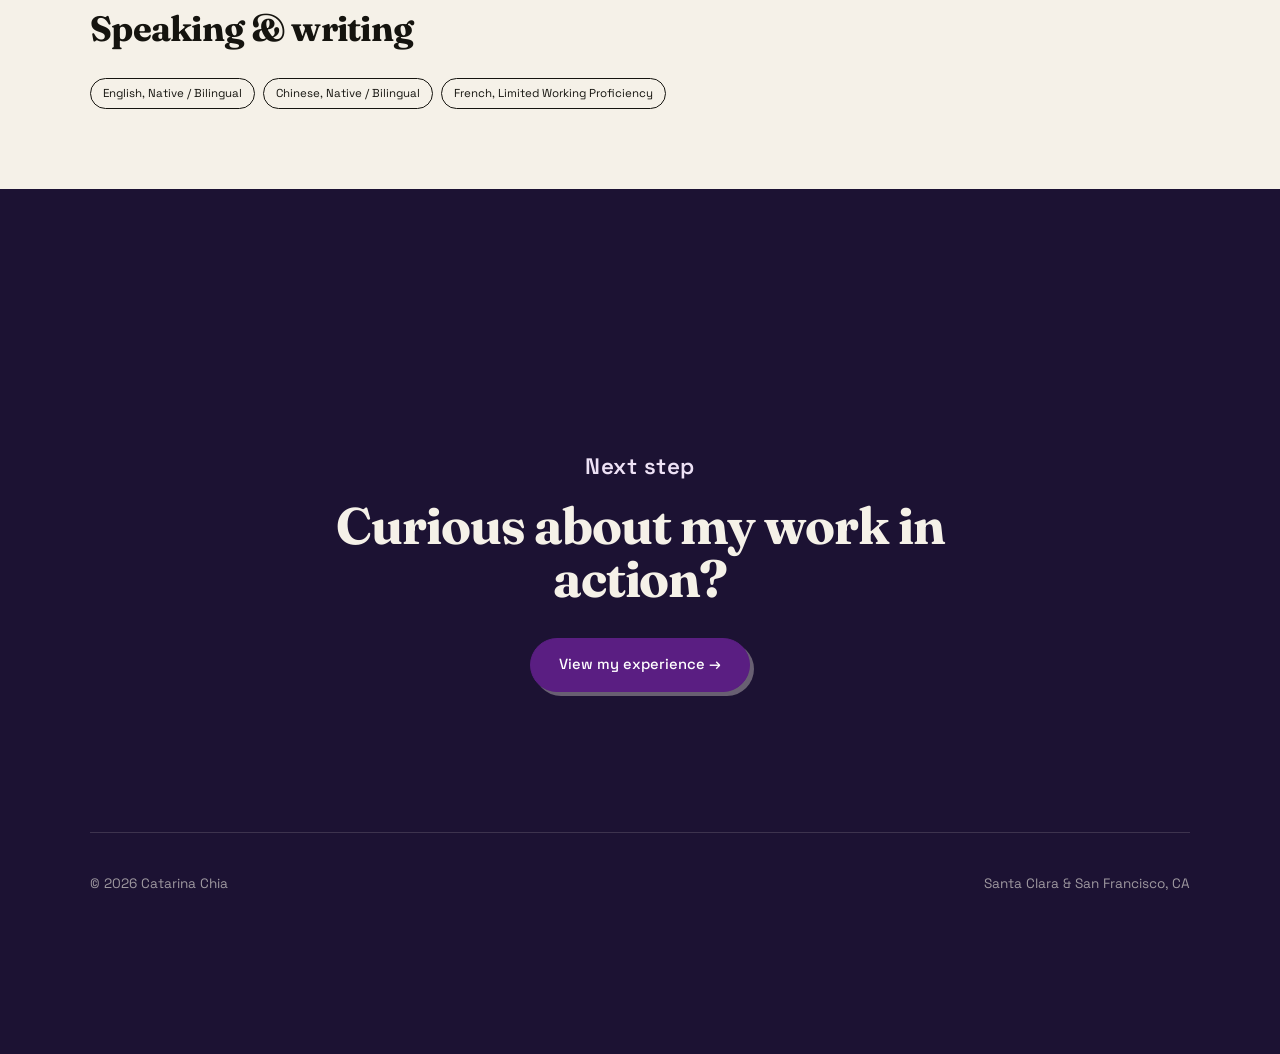
==== commit 374951c2: "Update educational and award details in about.html" ====
--- a/about.html
+++ b/about.html
@@ -82,7 +82,7 @@
       <div class="timeline-item reveal d-1">
         <div><span class="ti-date">Graduate</span></div>
         <div>
-          <h3>Valley Christian Schools, San Jose</h3>
+          <h3>Valley Christian Schools</h3>
           <div class="ti-org">High School Diploma</div>
           <p class="ti-desc">Activities: BEI Quest Incubator, Math Team, Varsity Cheer, DECA, French Honors Society, Team Manager for Men's Varsity Basketball, Chapel Speaker.</p>
         </div>
@@ -132,12 +132,12 @@
           <h3 style="font-size:1.2rem; margin-bottom:20px;">Honors &amp; awards</h3>
           <ul class="info-list">
             <li><span class="il-name">Senate Certificate of Recognition</span></li>
-            <li><span class="il-name">US President's Volunteer Service Award</span></li>
+            <li><span class="il-name">US President's Volunteer Service Award (100+ Hours)</span></li>
             <li><span class="il-name">1st Place, DECA California PMFL</span></li>
             <li><span class="il-name">AMSE Honors</span></li>
             <li><span class="il-name">Academic Highest Honors</span></li>
             <li><span class="il-name">Athletic Academic Honors</span></li>
-            <li><span class="il-name">Community Service Distinction Award</span></li>
+            <li><span class="il-name">Community Service Distinction Award (400+ Hours)</span></li>
           </ul>
         </div>
       </div>
--- a/css/style.css
+++ b/css/style.css
@@ -494,8 +494,8 @@
 }
 
 /* ---------------- CREATOR / POSTS ---------------- */
-.creator-grid { display: grid; grid-template-columns: repeat(3, 1fr); gap: 24px; }
-.creator-card {
+.creator-grid { display: flex; flex-wrap: wrap; justify-content: center; gap: 24px; }
+.creator-card { flex: 0 1 calc(33.333% - 16px); min-height: 300px;
   border: 1.5px solid var(--ink);
   border-radius: var(--radius);
   padding: 26px;
@@ -596,7 +596,7 @@
 /* ---------------- RESPONSIVE ---------------- */
 @media (max-width: 900px) {
   .hero-grid { grid-template-columns: 1fr; }
-  .grid-3, .grid-2, .creator-grid { grid-template-columns: 1fr; }
+  .grid-3, .grid-2, .creator-grid { grid-template-columns: 1fr; } .creator-card { flex-basis: 100%; }
   section { padding: 80px 0; }
   .hero { padding: 140px 0 60px; }
   .container { padding: 0 24px; }
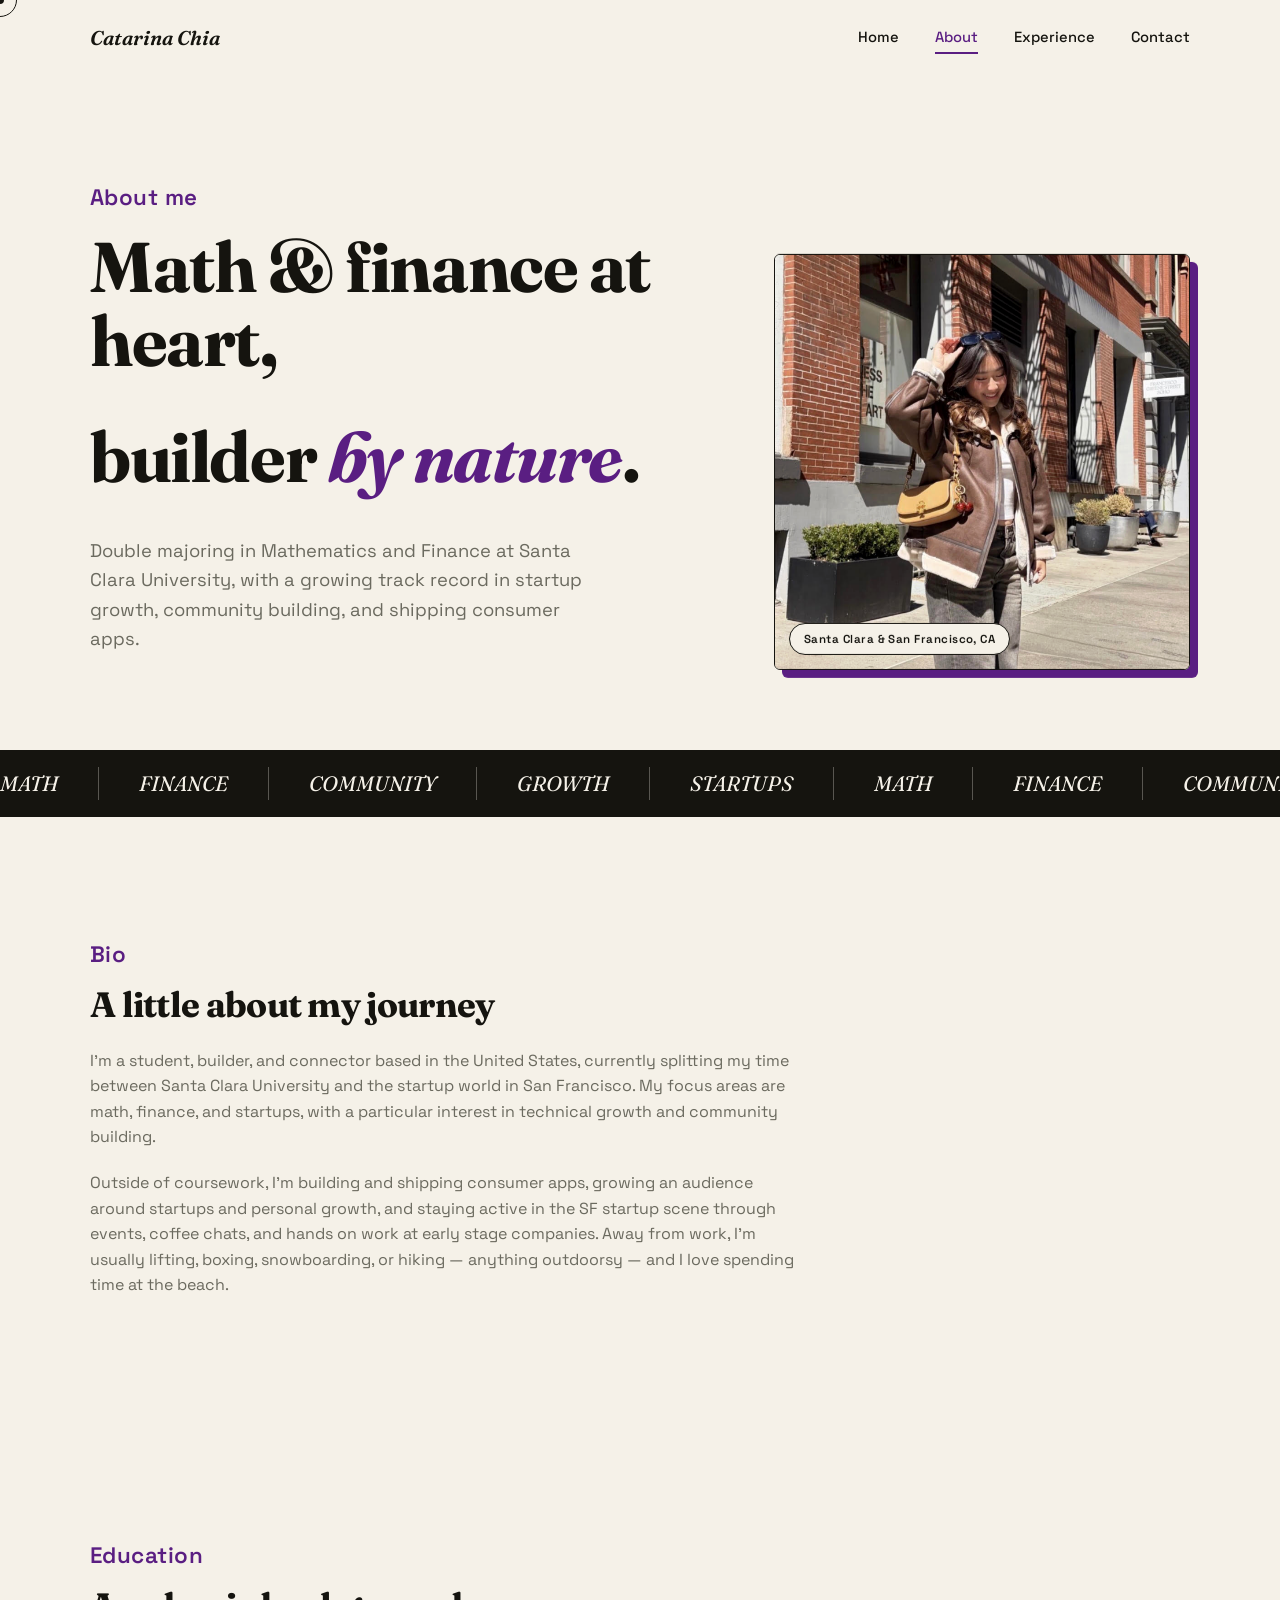
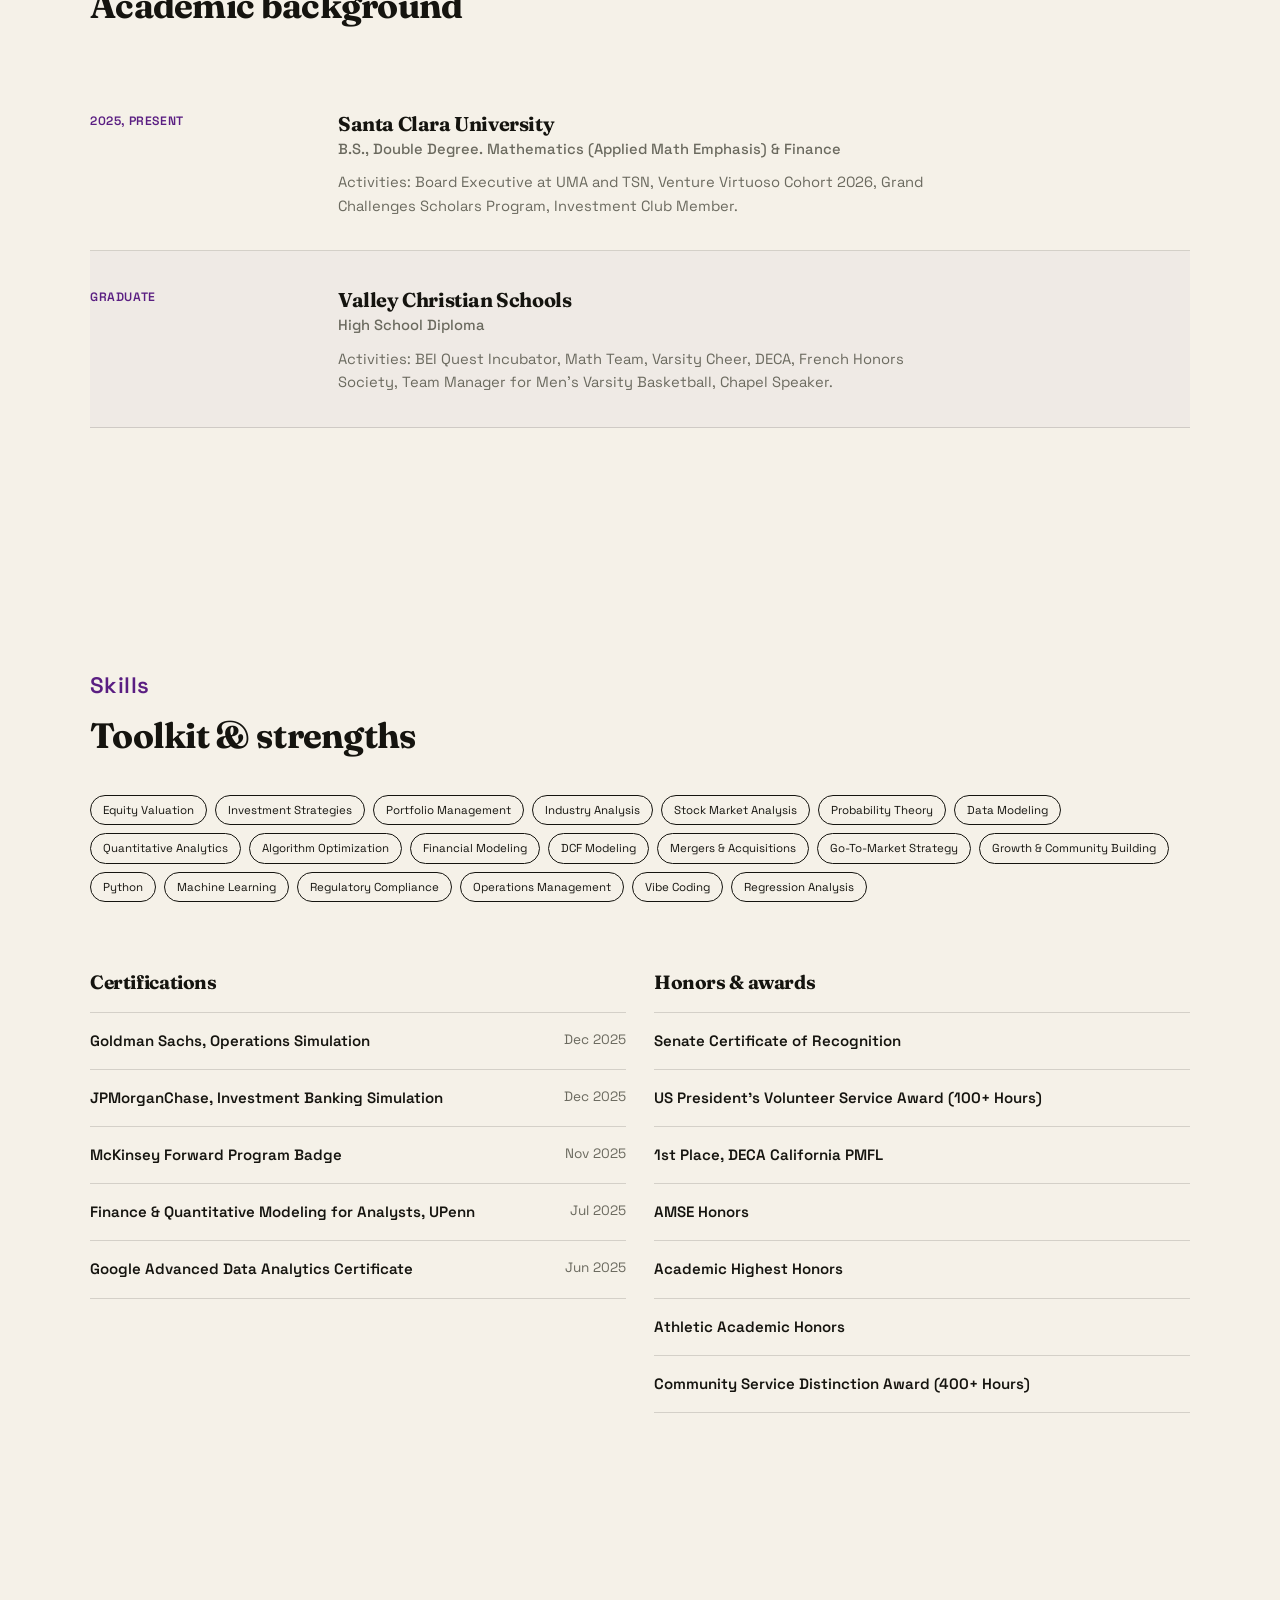
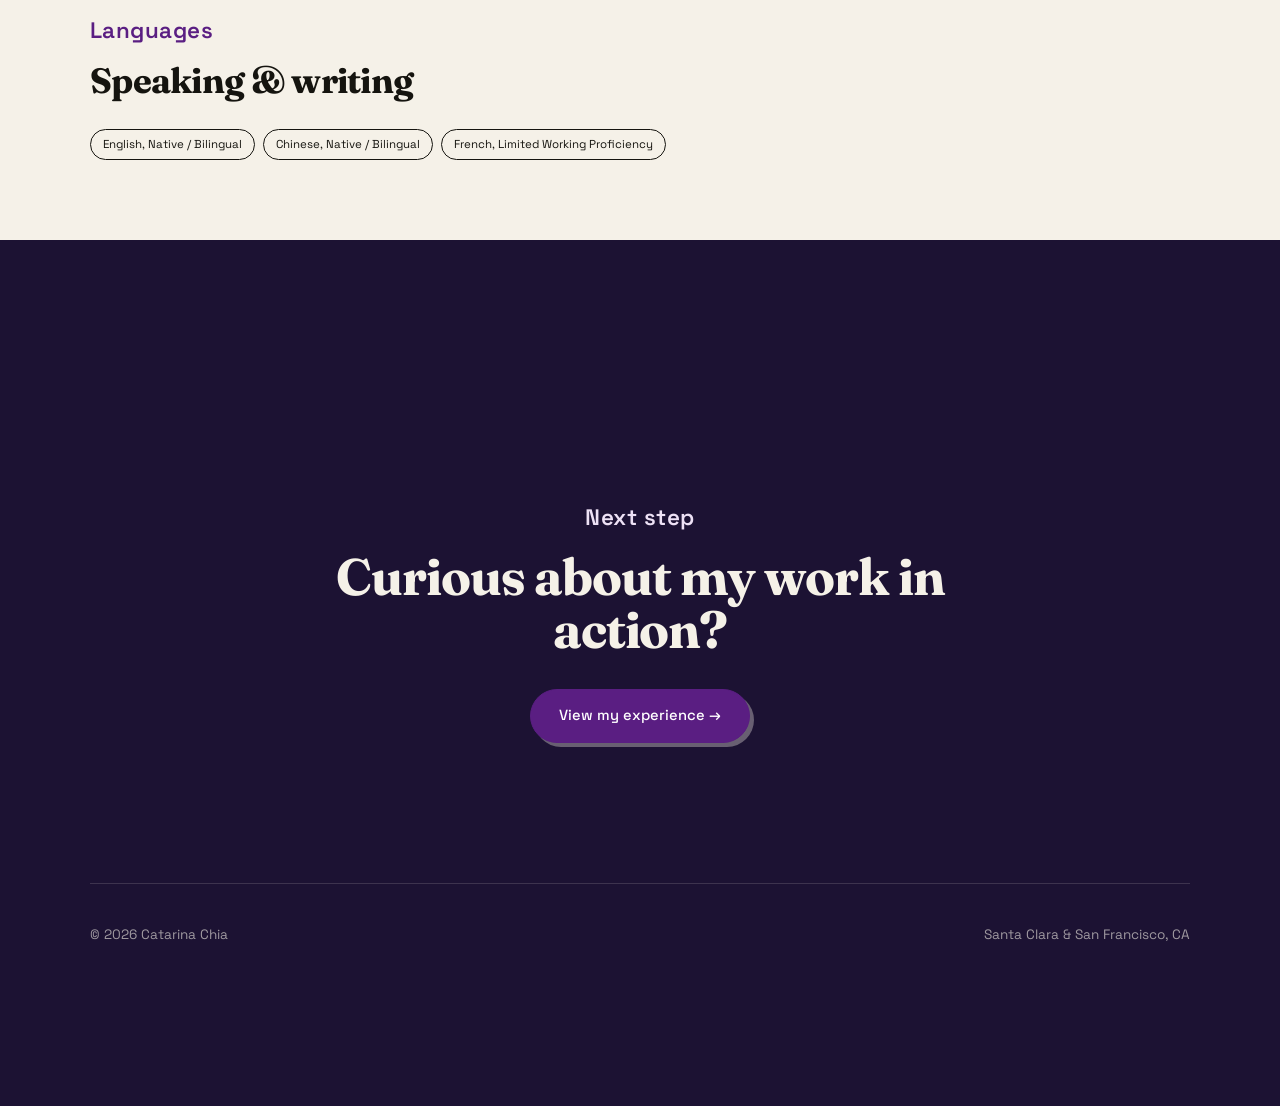
==== commit 181db577: "Enhance bio with additional personal activities Added personal interests to bio section." ====
--- a/about.html
+++ b/about.html
@@ -63,7 +63,7 @@
       <span class="section-num reveal">Bio</span>
       <h2 class="reveal" style="font-size:clamp(1.6rem,3vw,2.2rem); max-width:760px; margin-bottom:24px;">A little about my journey</h2>
       <p class="reveal d-1" style="max-width:720px; color:var(--ink-soft); margin-bottom:20px;">I'm a student, builder, and connector based in the United States, currently splitting my time between Santa Clara University and the startup world in San Francisco. My focus areas are math, finance, and startups, with a particular interest in technical growth and community building.</p>
-      <p class="reveal d-2" style="max-width:720px; color:var(--ink-soft);">Outside of coursework, I'm building and shipping consumer apps, growing an audience around startups and personal growth, and staying active in the SF startup scene through events, coffee chats, and hands on work at early stage companies.</p>
+      <p class="reveal d-2" style="max-width:720px; color:var(--ink-soft);">Outside of coursework, I'm building and shipping consumer apps, growing an audience around startups and personal growth, and staying active in the SF startup scene through events, coffee chats, and hands on work at early stage companies. Away from work, I'm usually lifting, boxing, snowboarding, or hiking — anything outdoorsy — and I love spending time at the beach.</p>
     </div>
   </section>
 
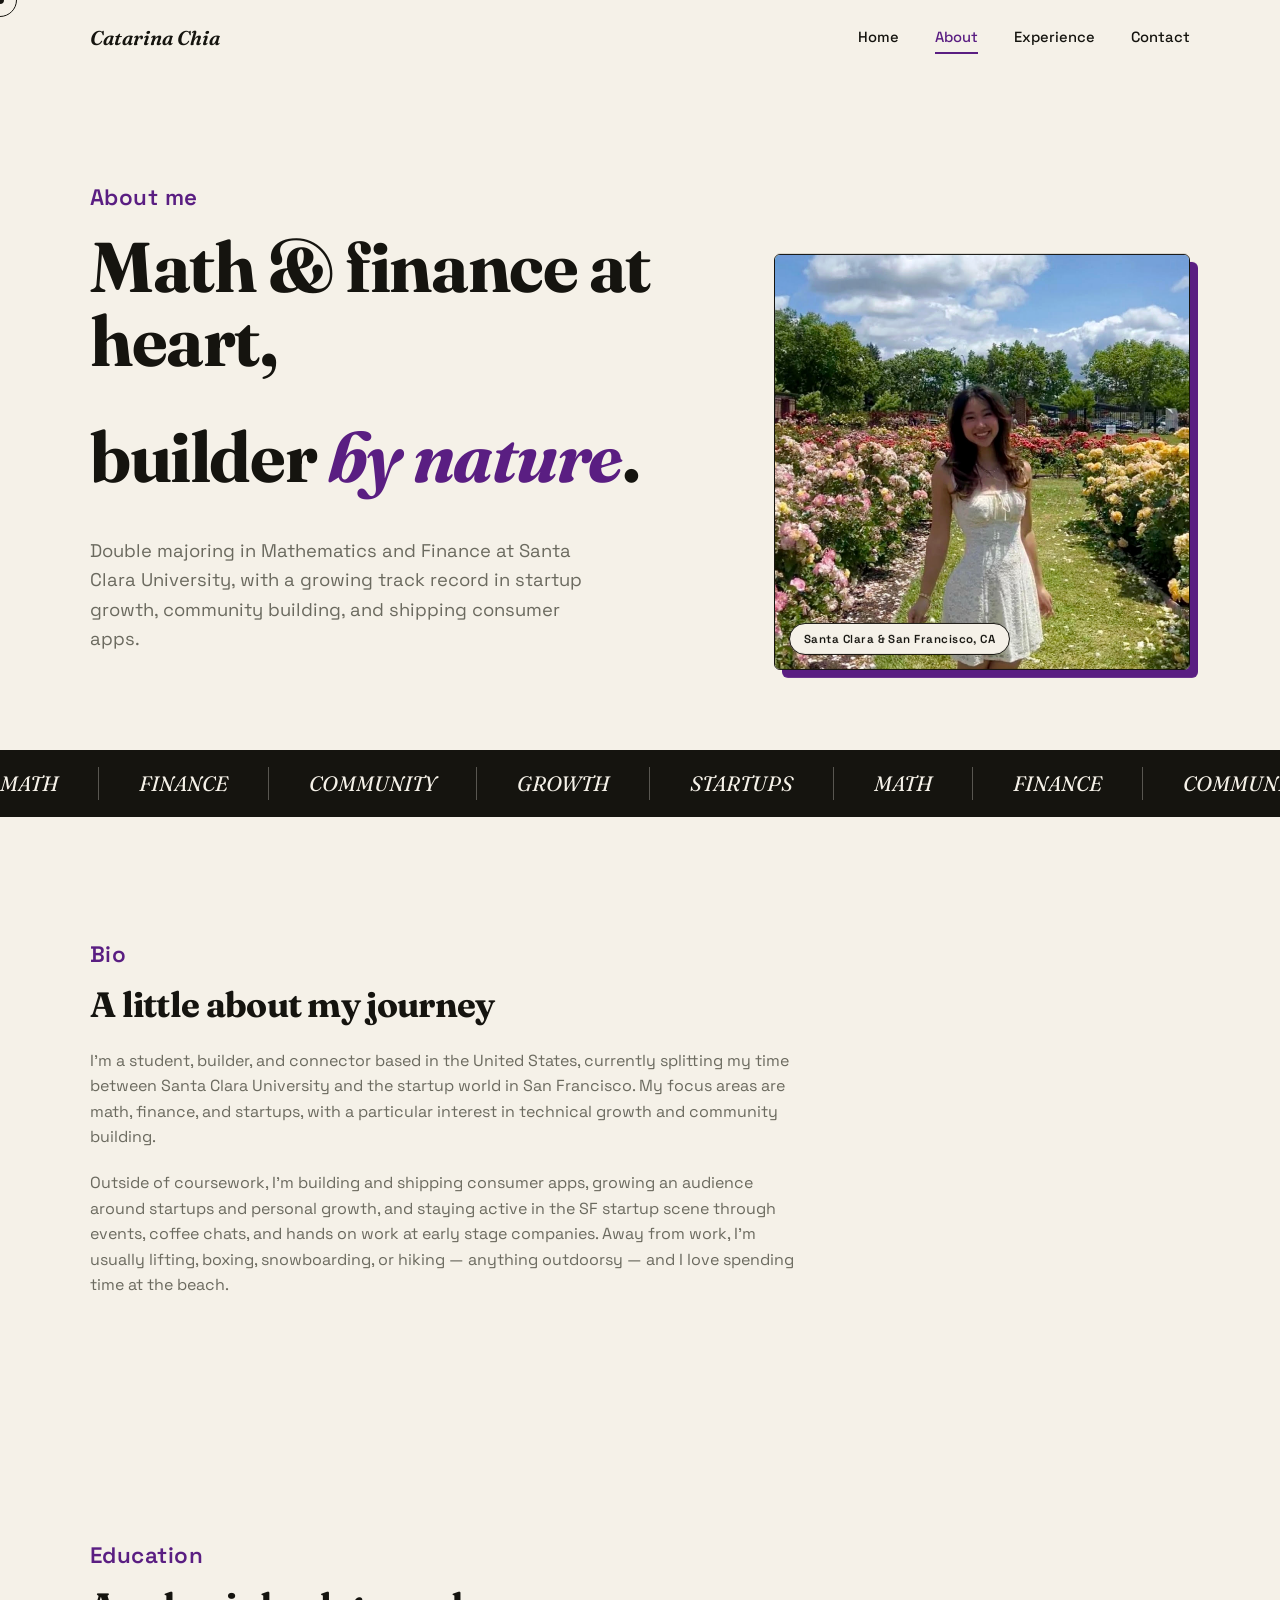
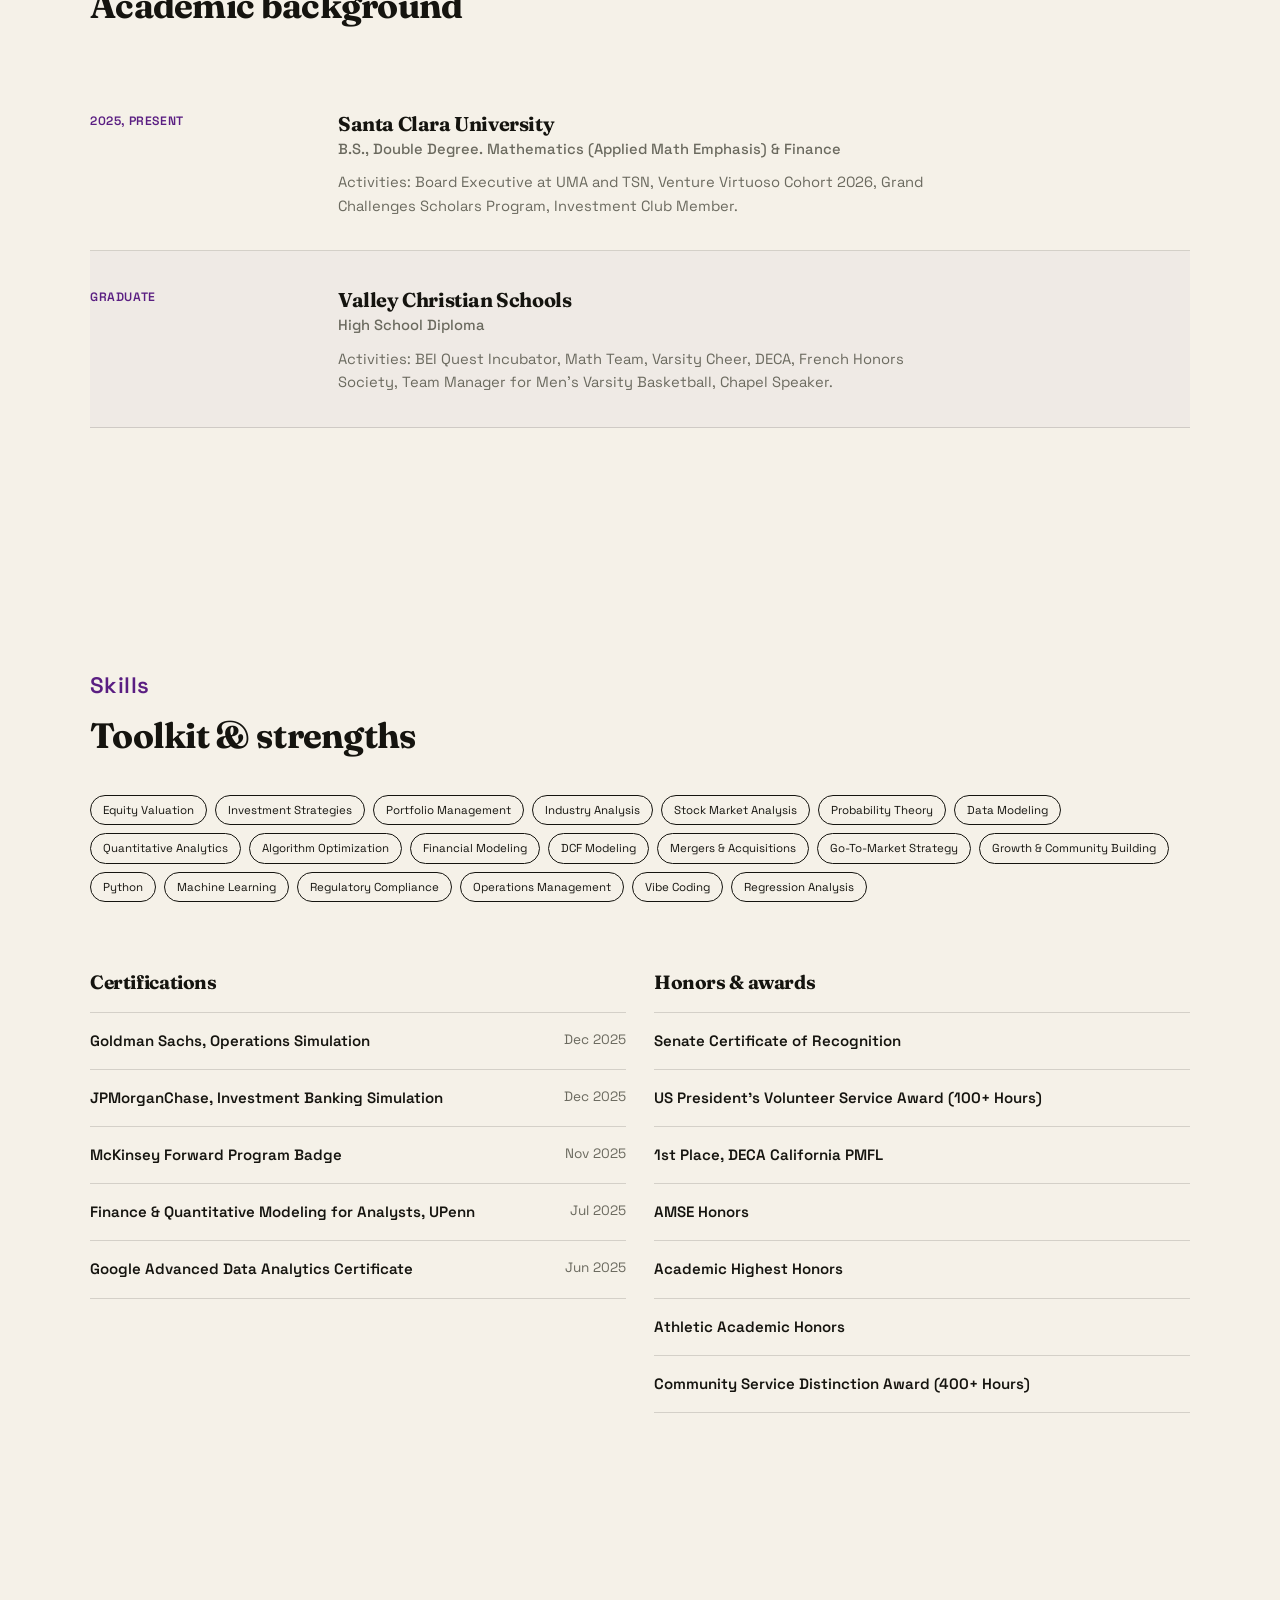
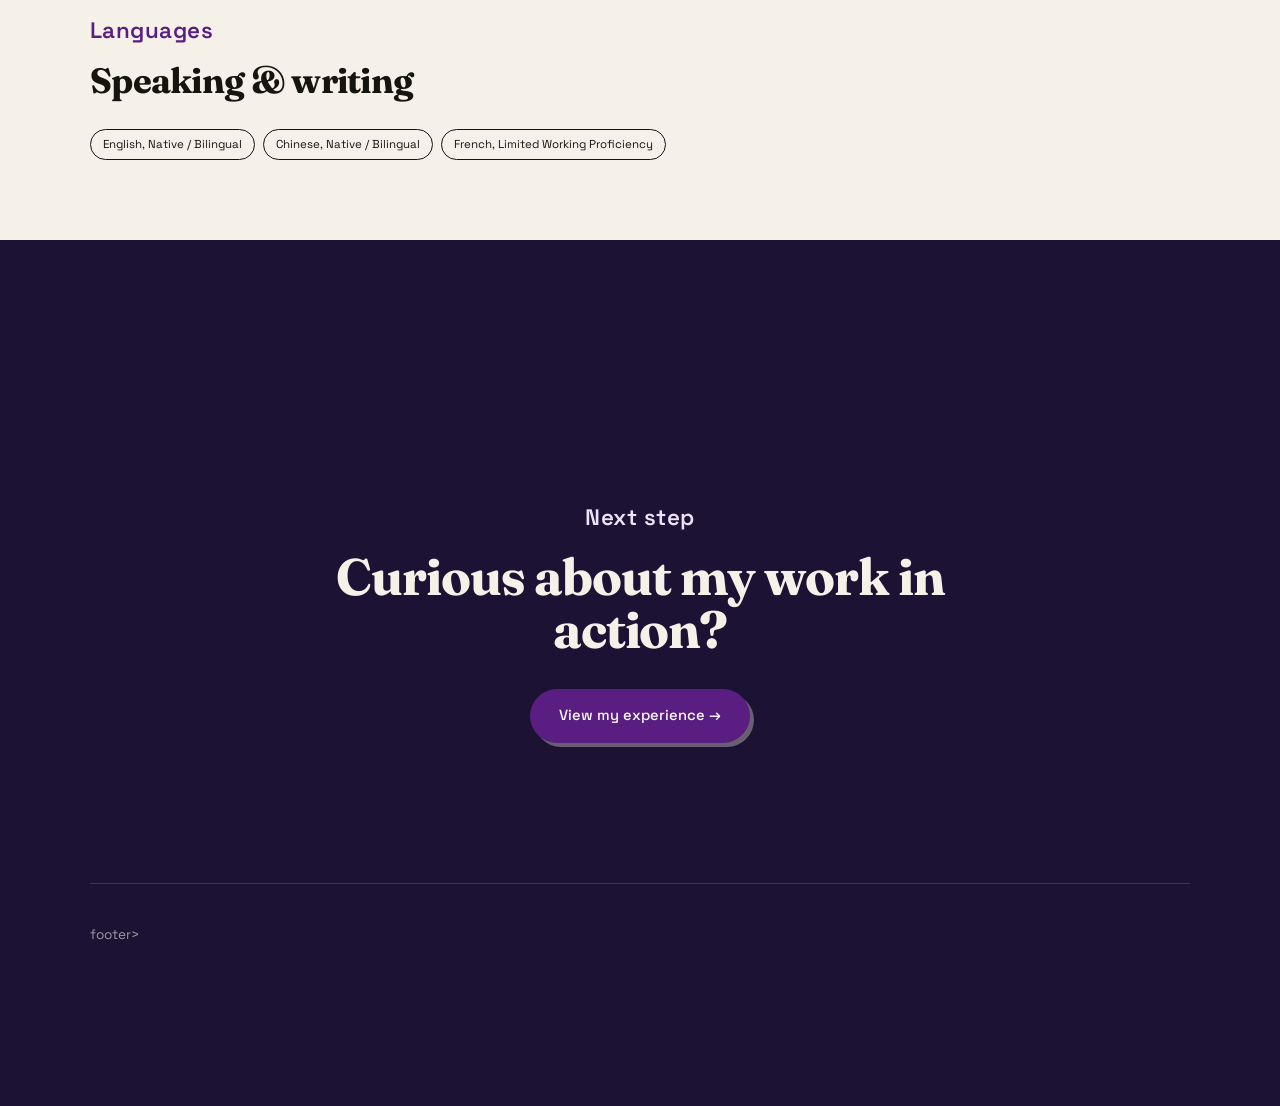
==== commit 5c59ff39: "Remove copyright and location from footer" ====
--- a/about.html
+++ b/about.html
@@ -165,9 +165,7 @@
     </div>
     <div class="container">
       <footer class="on-dark">
-        <span>&copy; 2026 Catarina Chia</span>
-        <span>Santa Clara &amp; San Francisco, CA</span>
-      </footer>
+        footer>
     </div>
   </section>
 
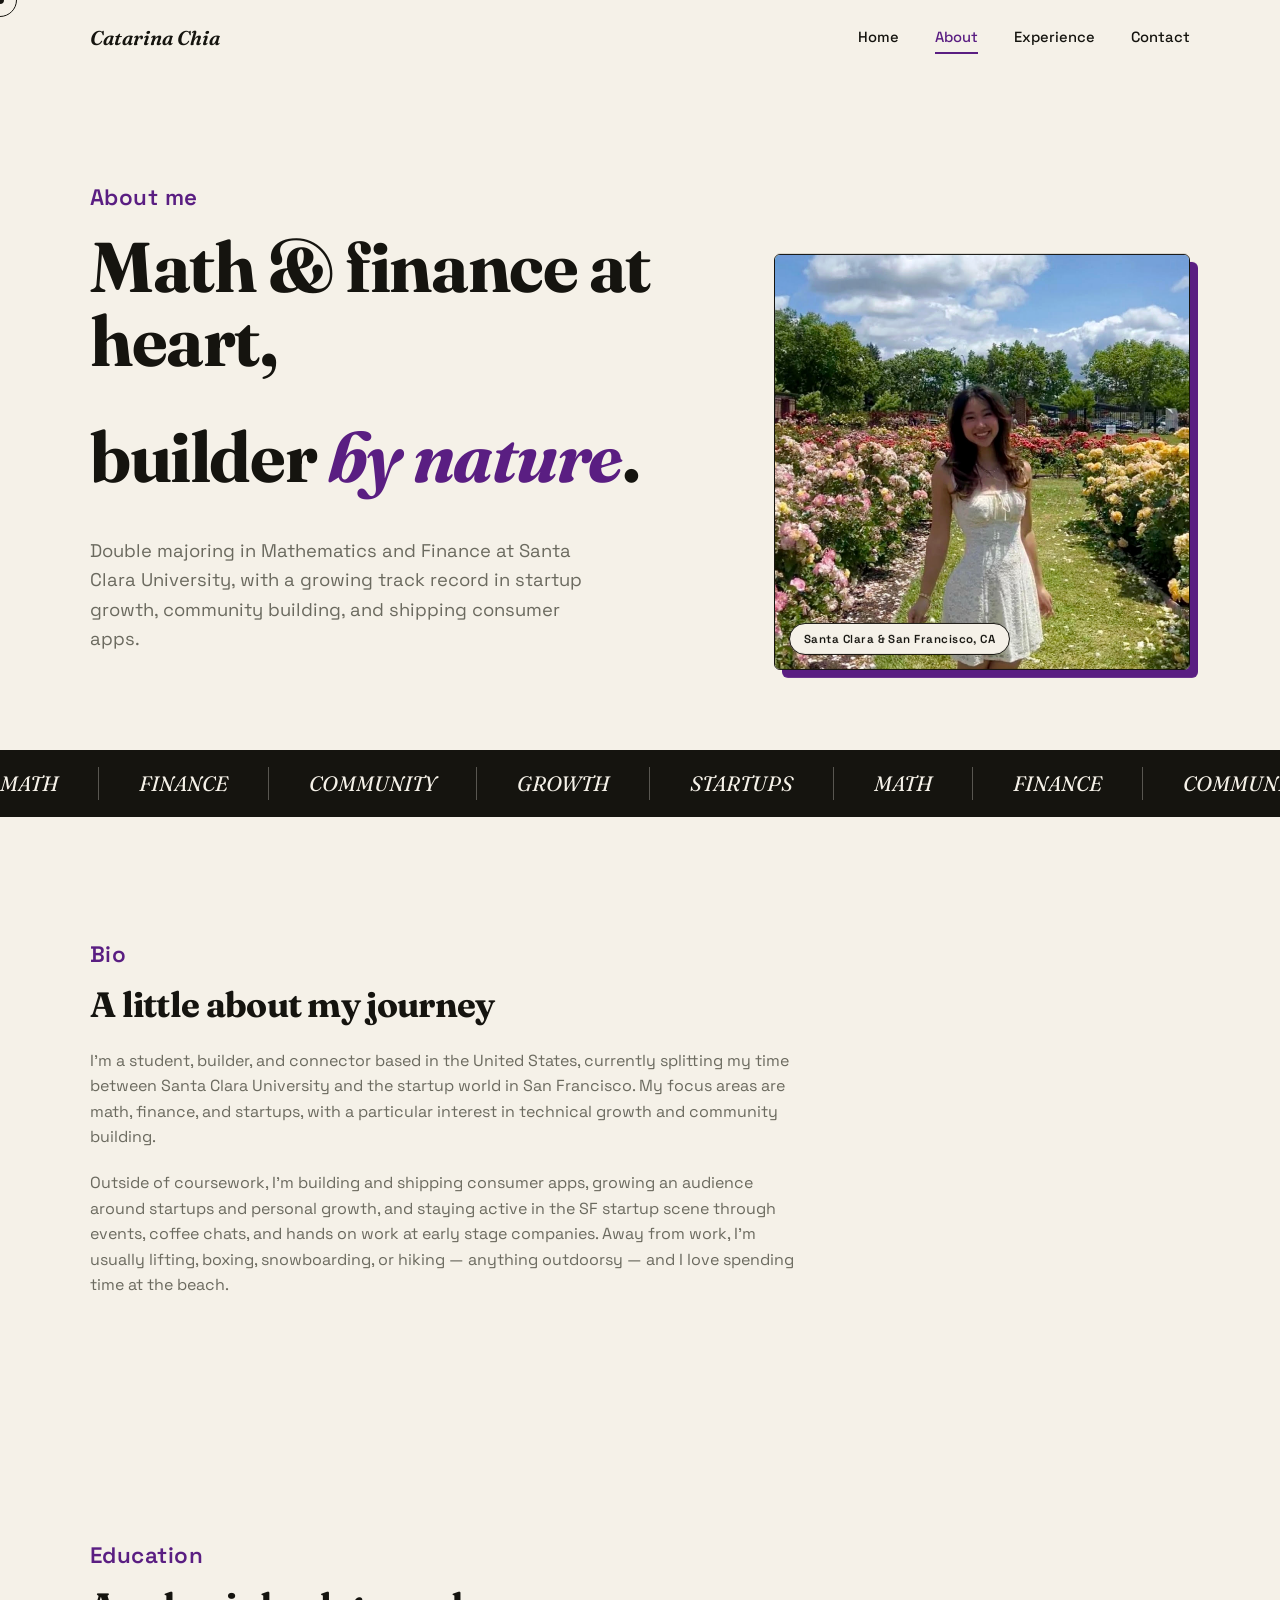
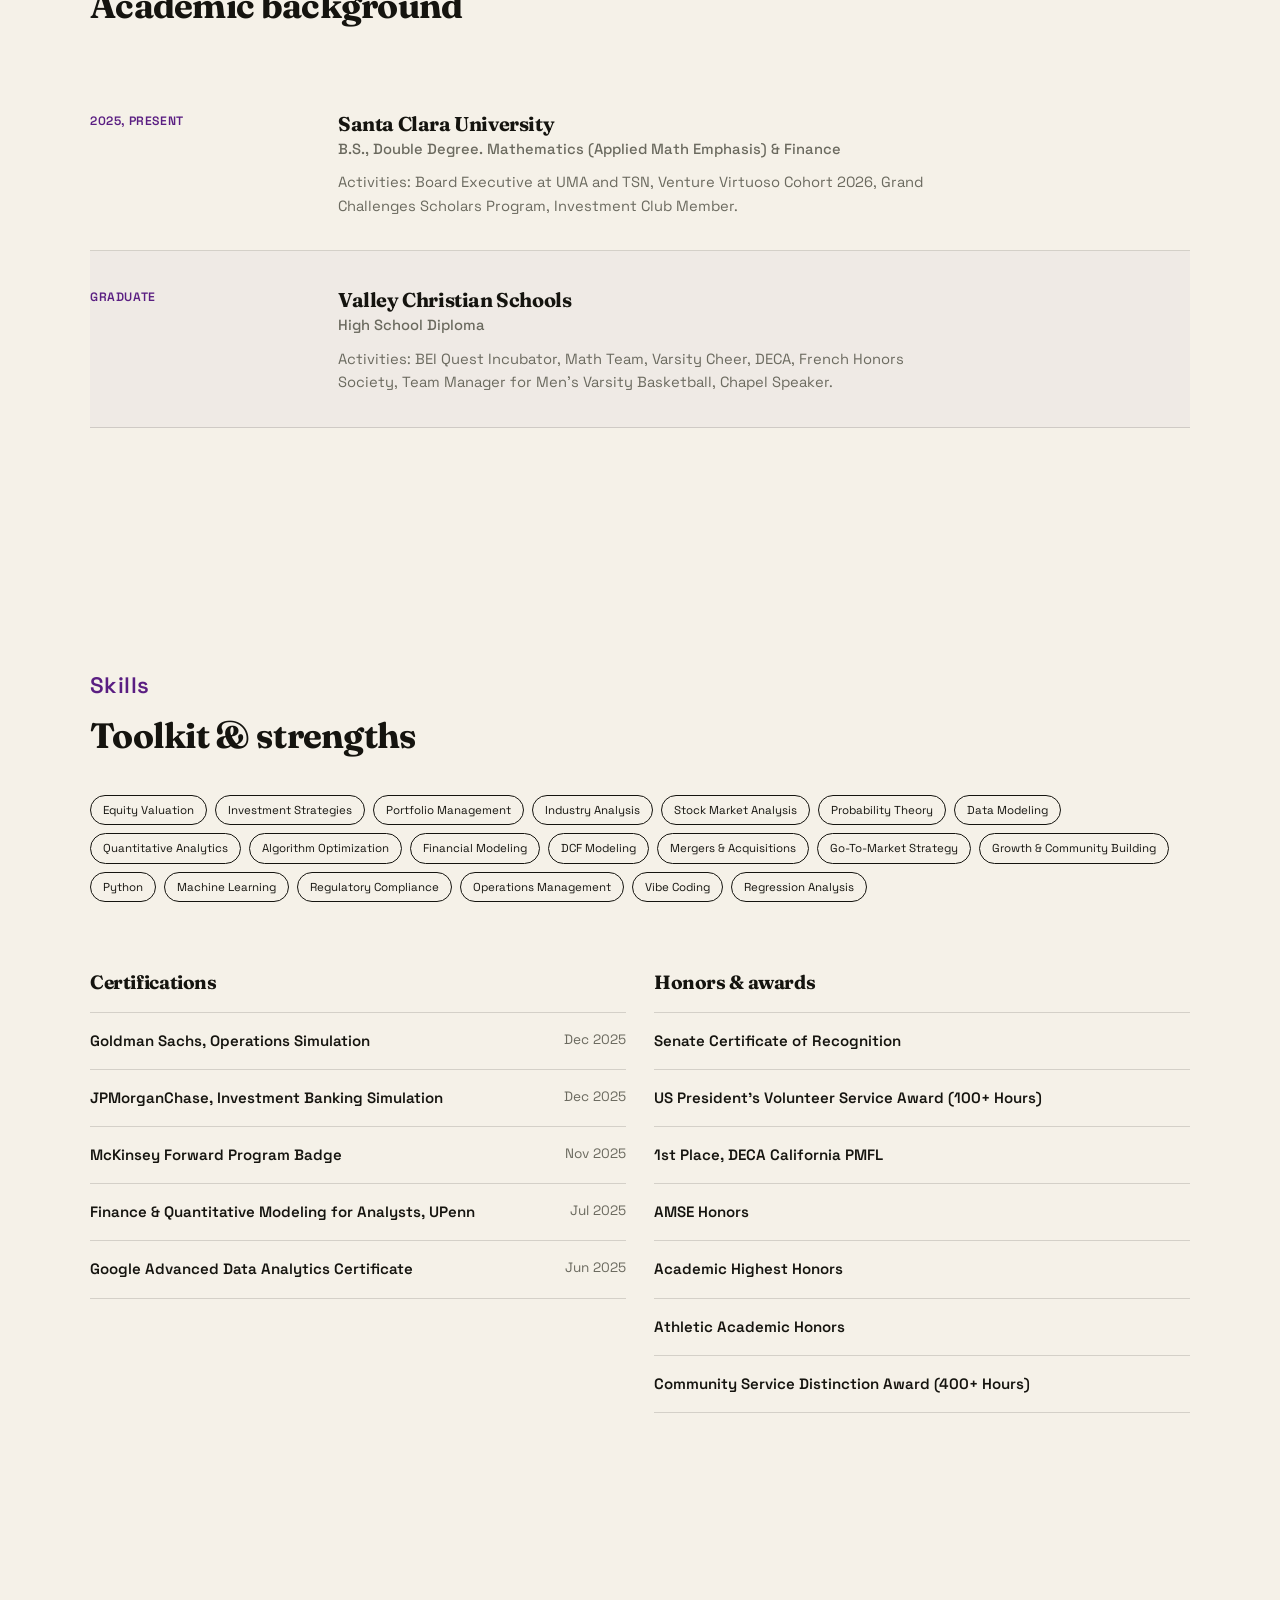
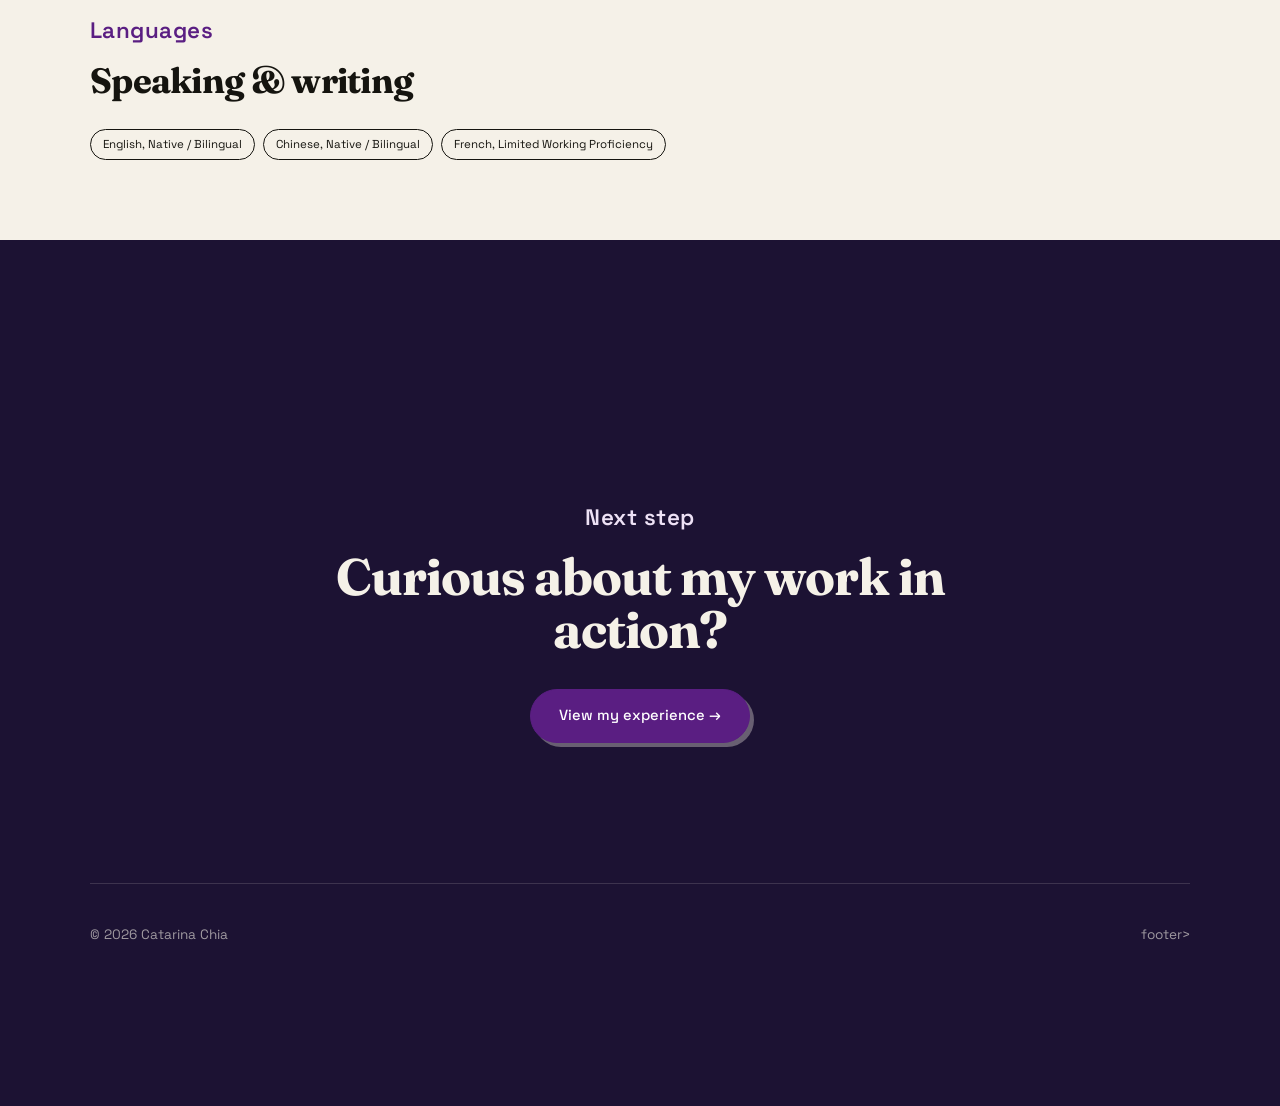
==== commit 5e0b28fa: "Restore copyright in footer" ====
--- a/about.html
+++ b/about.html
@@ -165,6 +165,7 @@
     </div>
     <div class="container">
       <footer class="on-dark">
+        <span>&copy; 2026 Catarina Chia</span>
         footer>
     </div>
   </section>
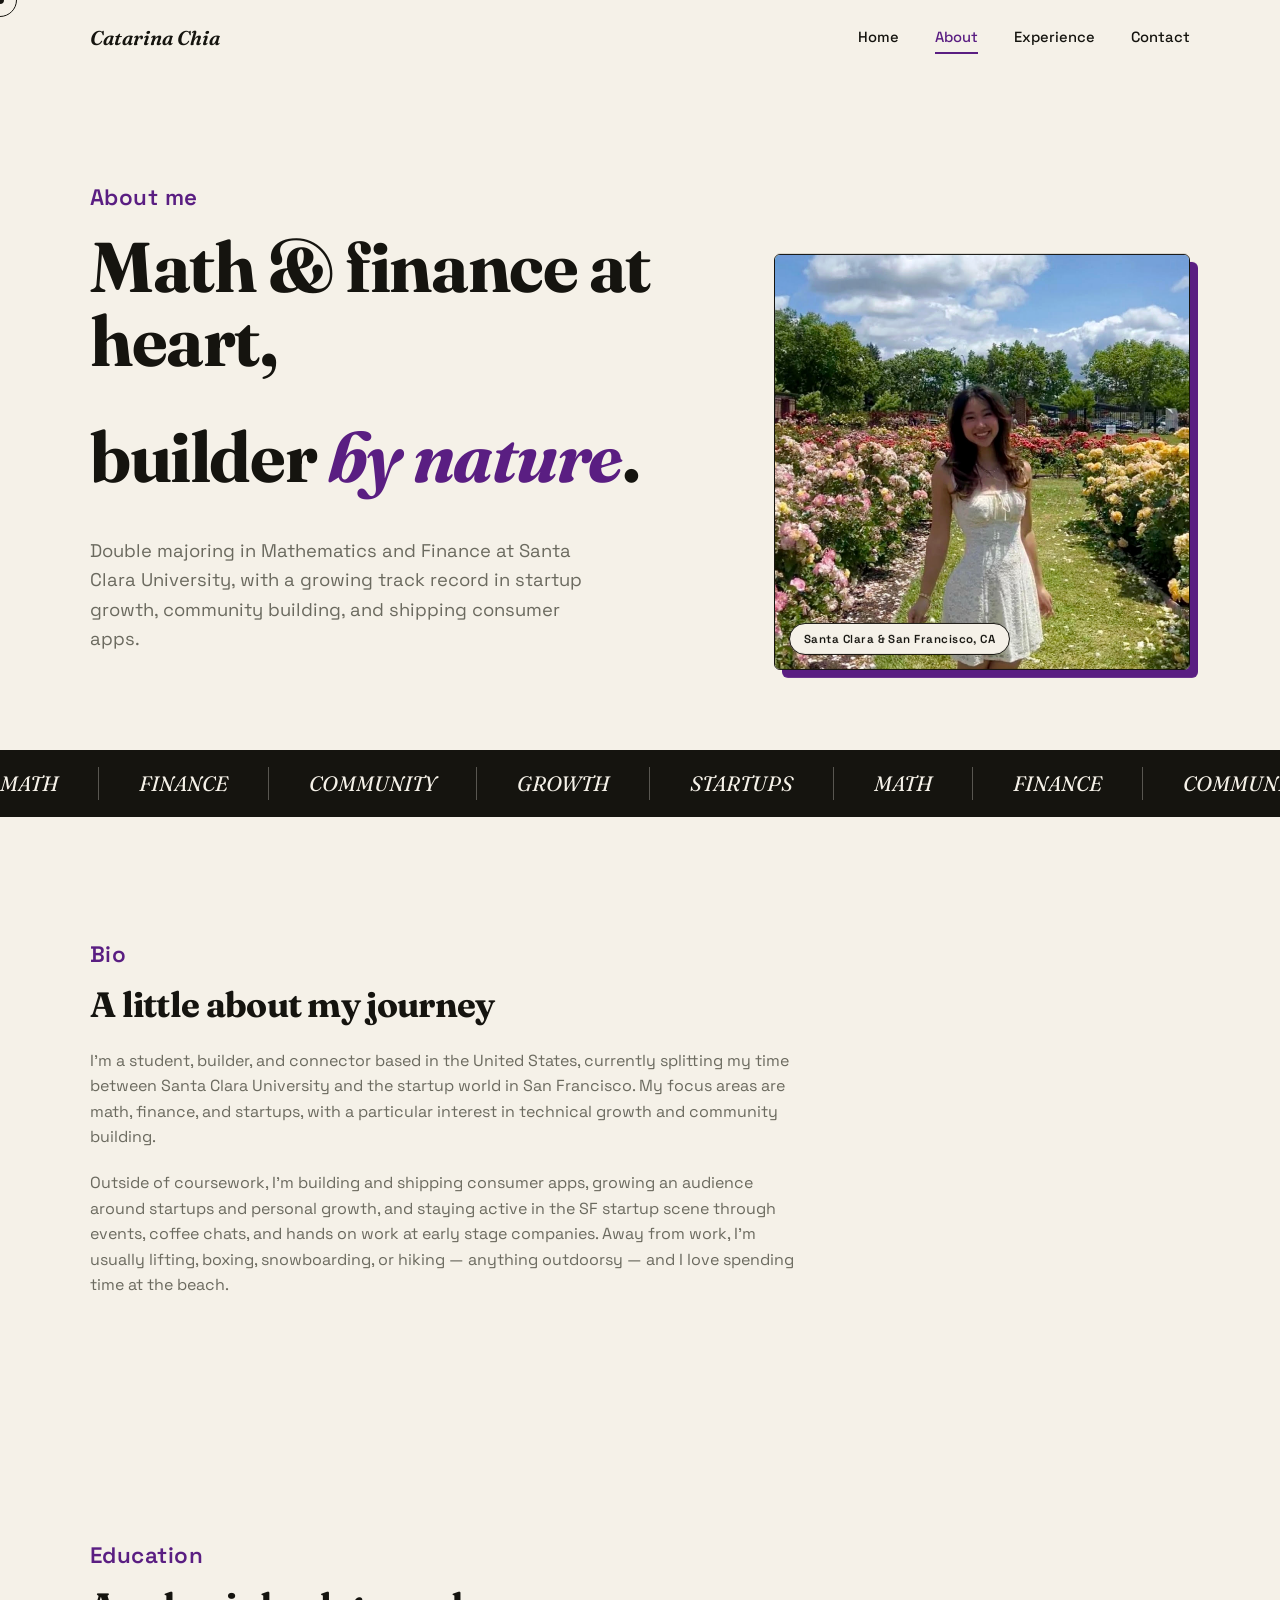
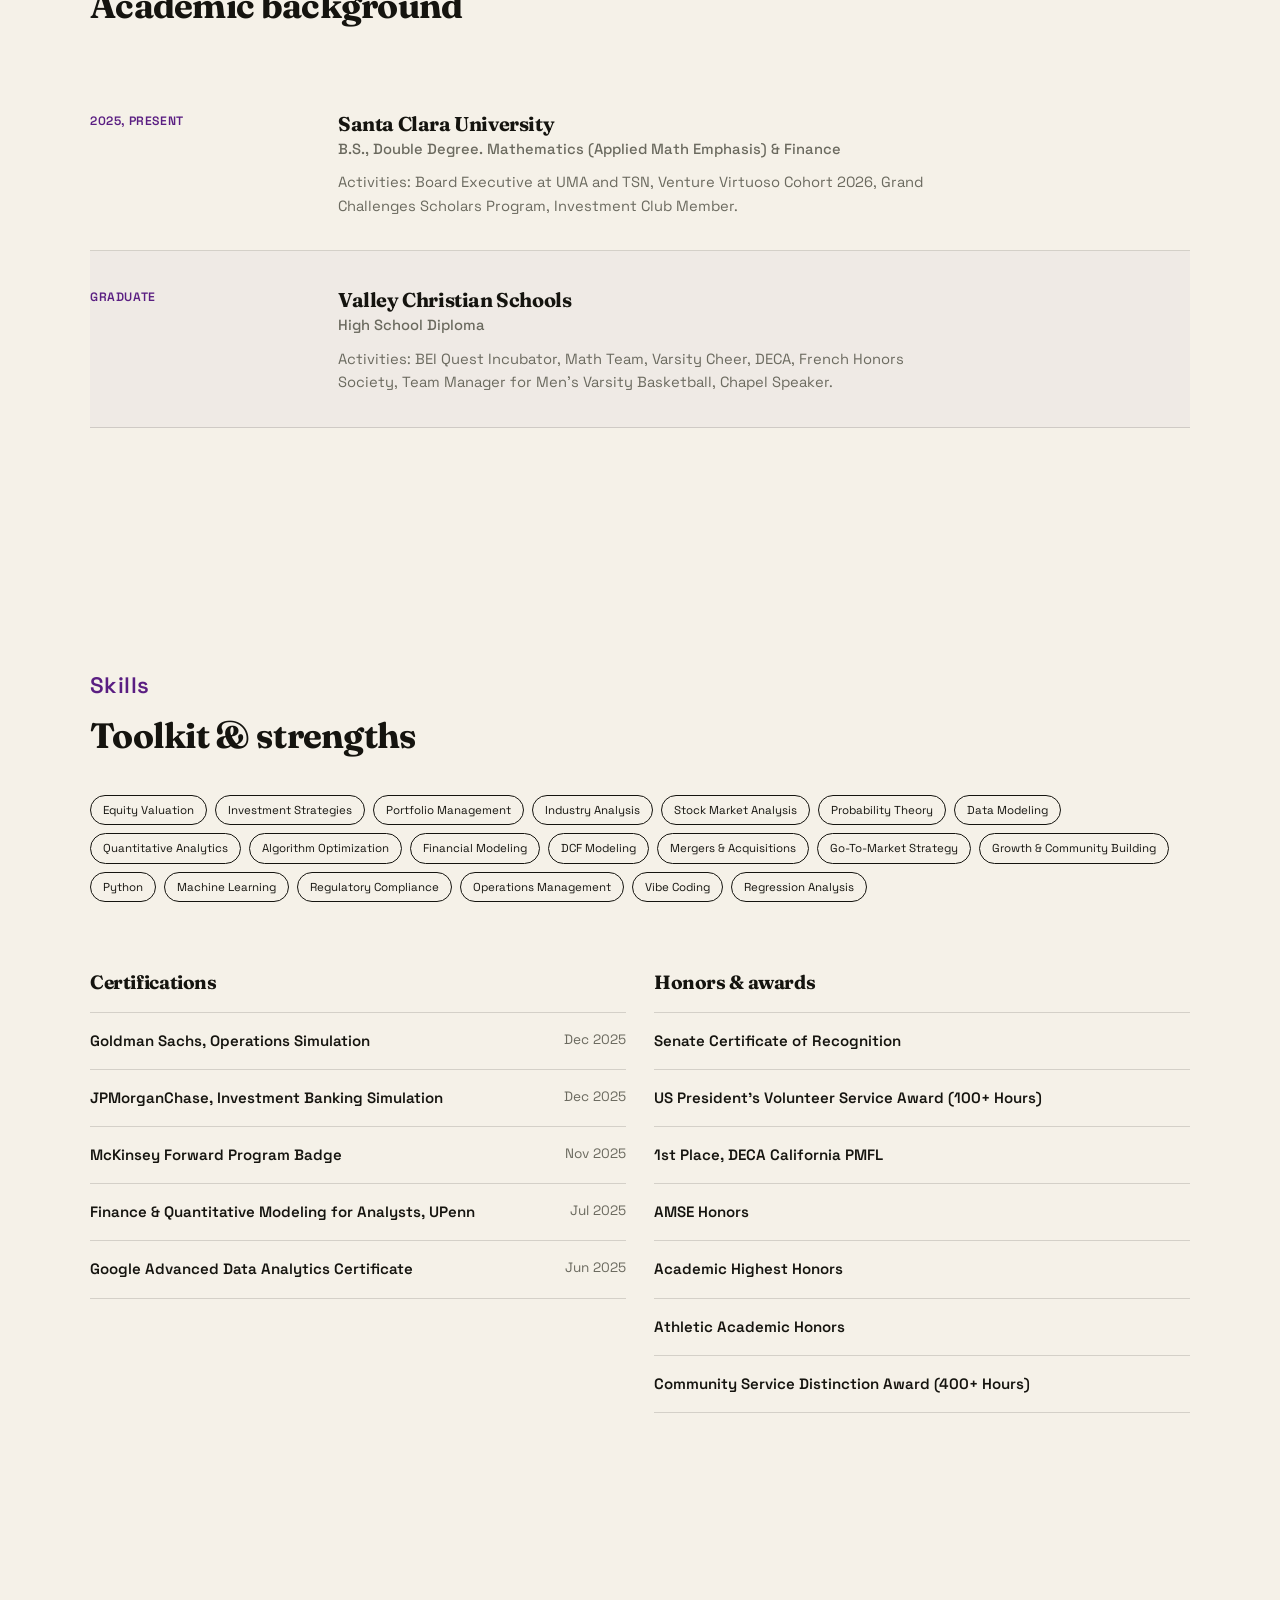
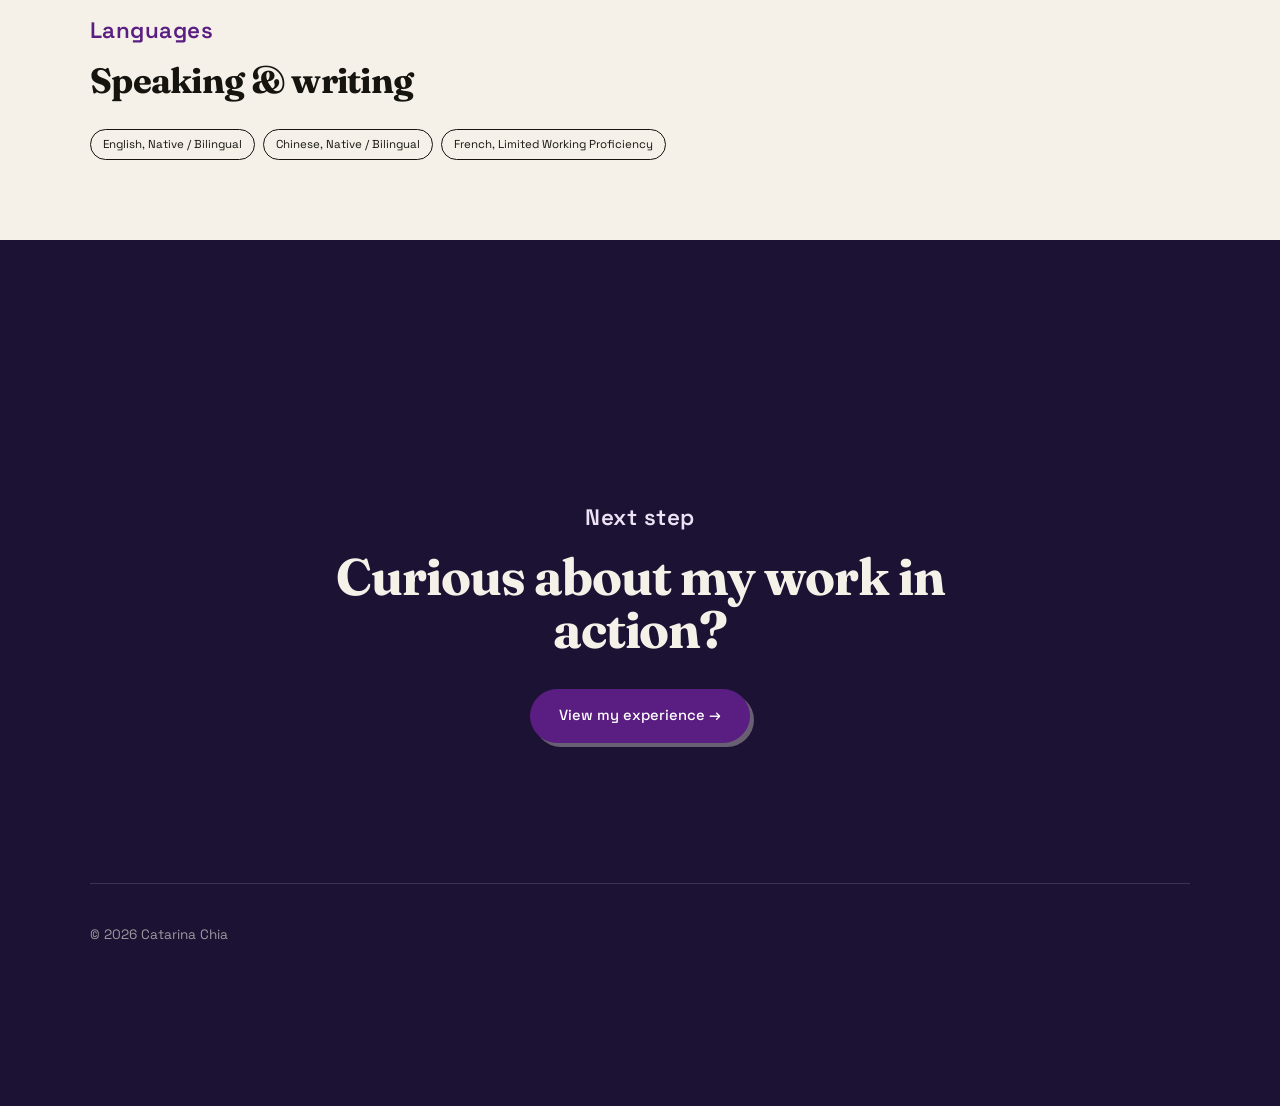
==== commit 8013331c: "Fix footer closing tag" ====
--- a/about.html
+++ b/about.html
@@ -166,7 +166,7 @@
     <div class="container">
       <footer class="on-dark">
         <span>&copy; 2026 Catarina Chia</span>
-        footer>
+      </footer>
     </div>
   </section>
 
